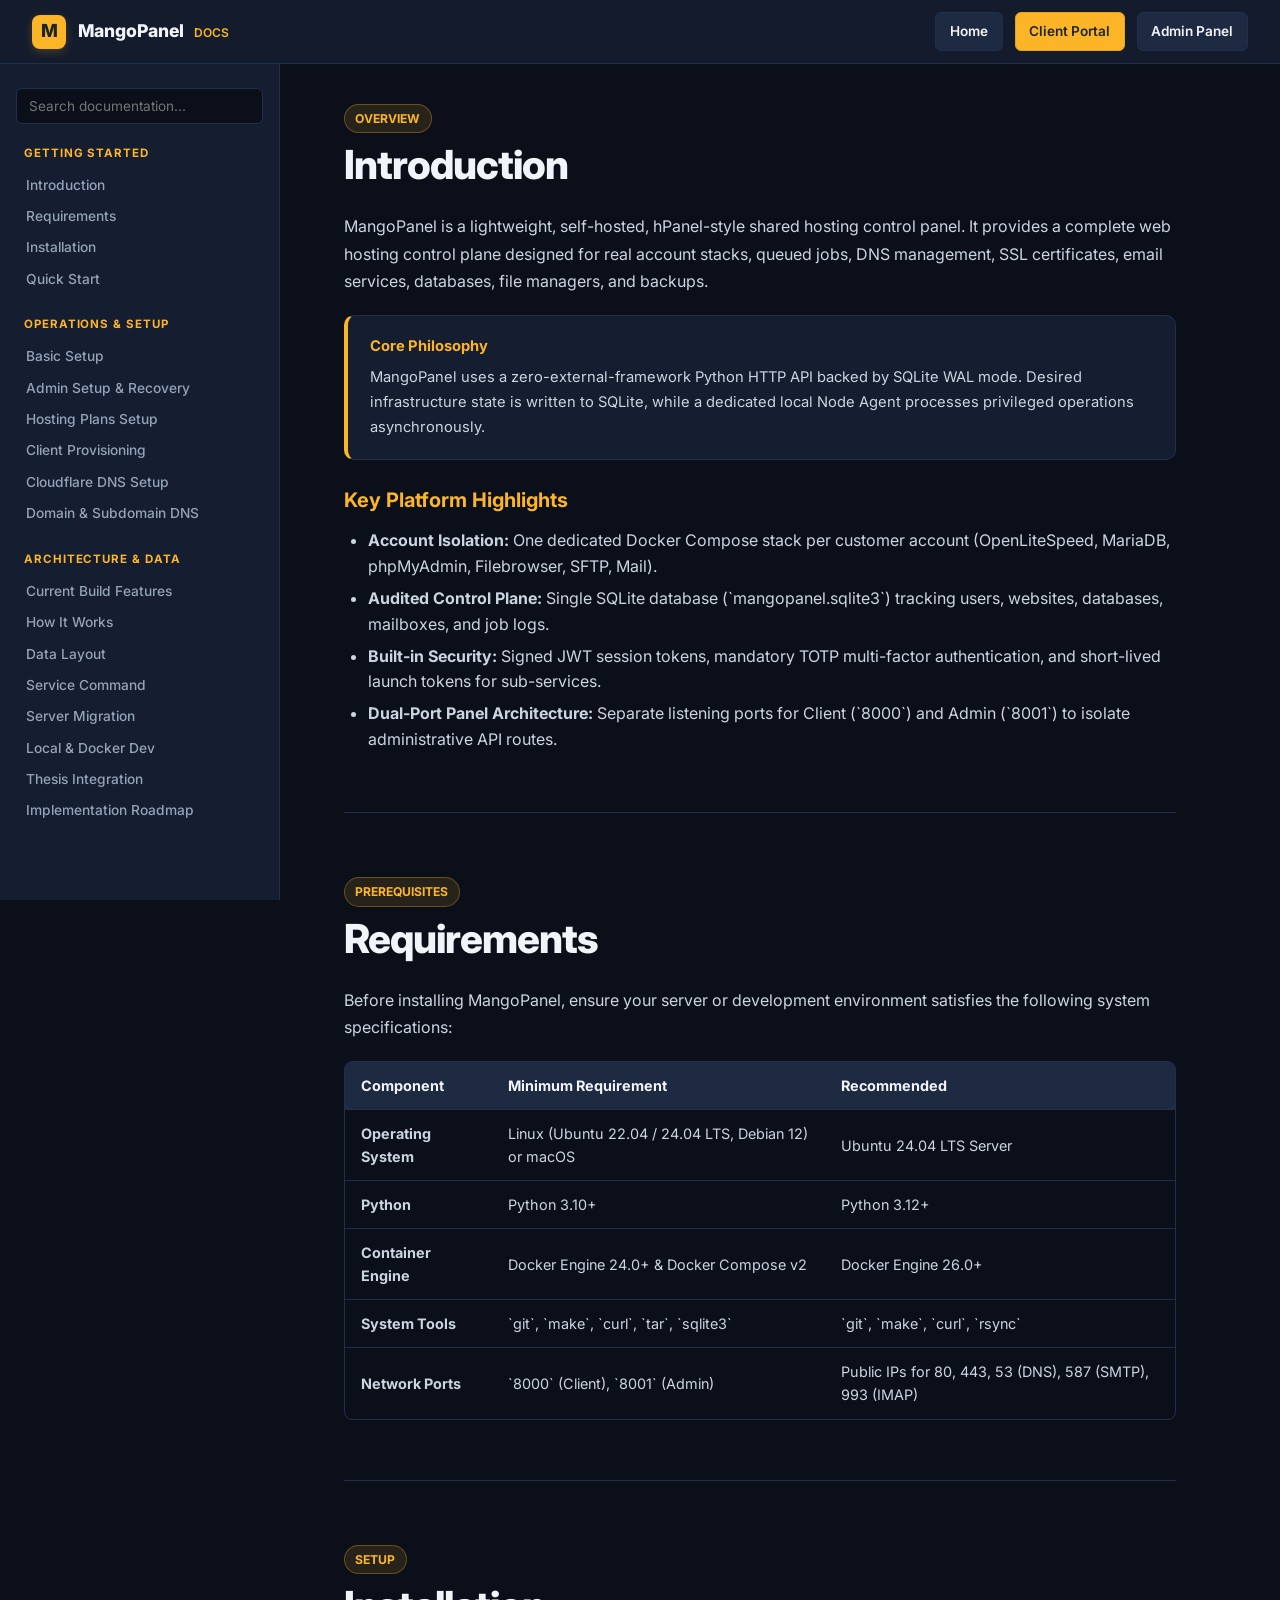
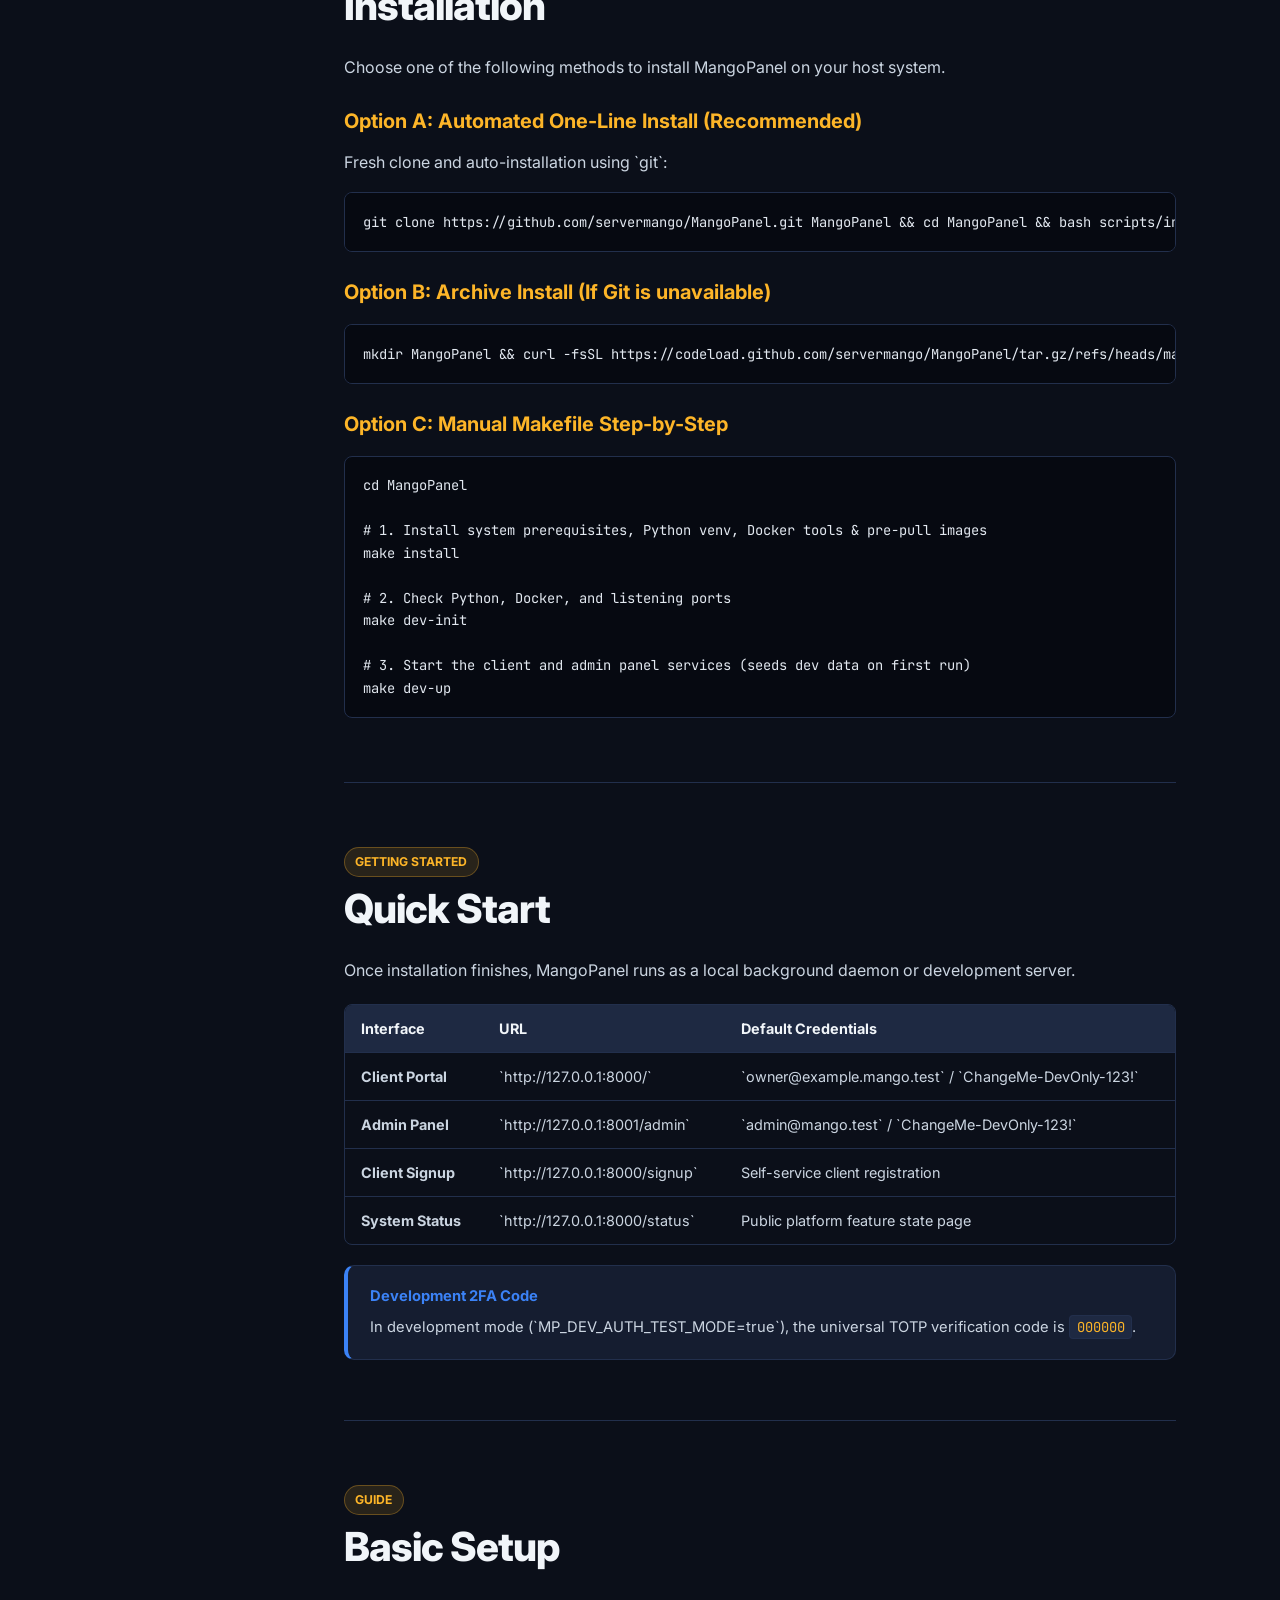
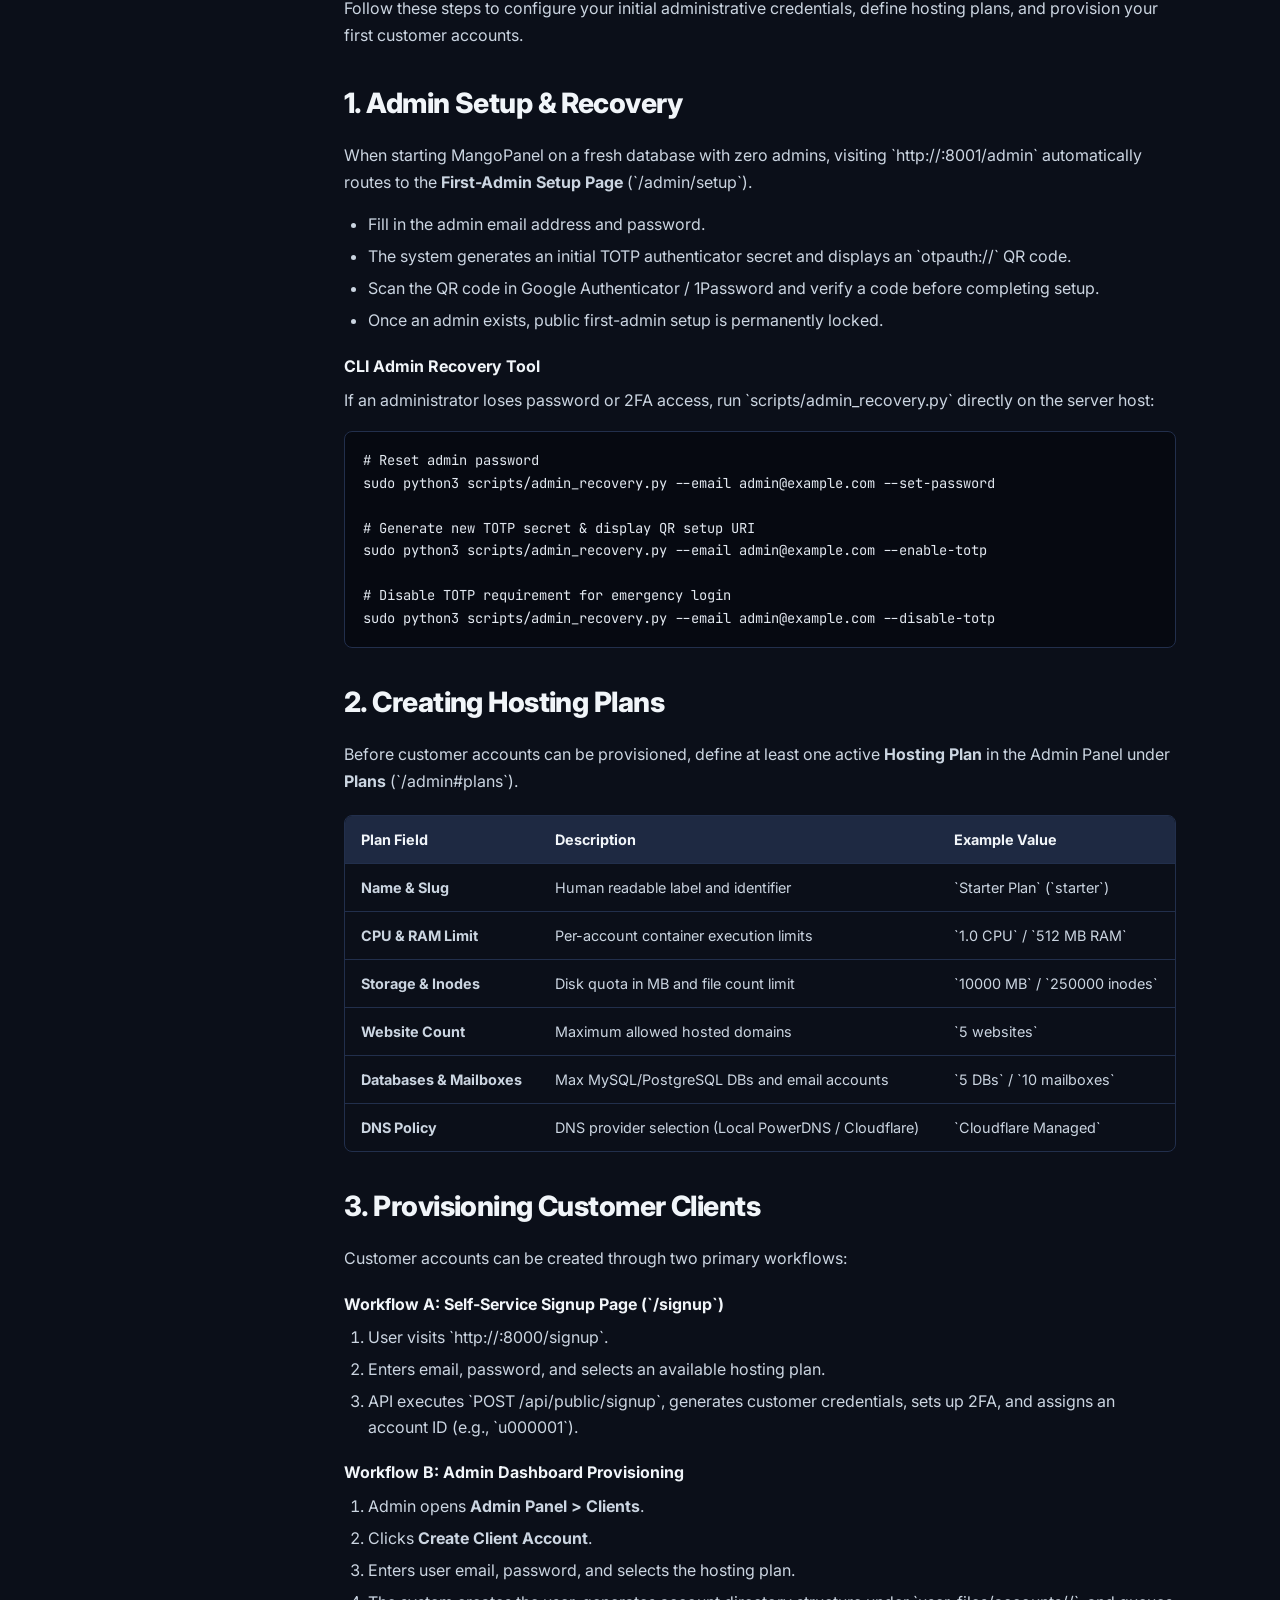
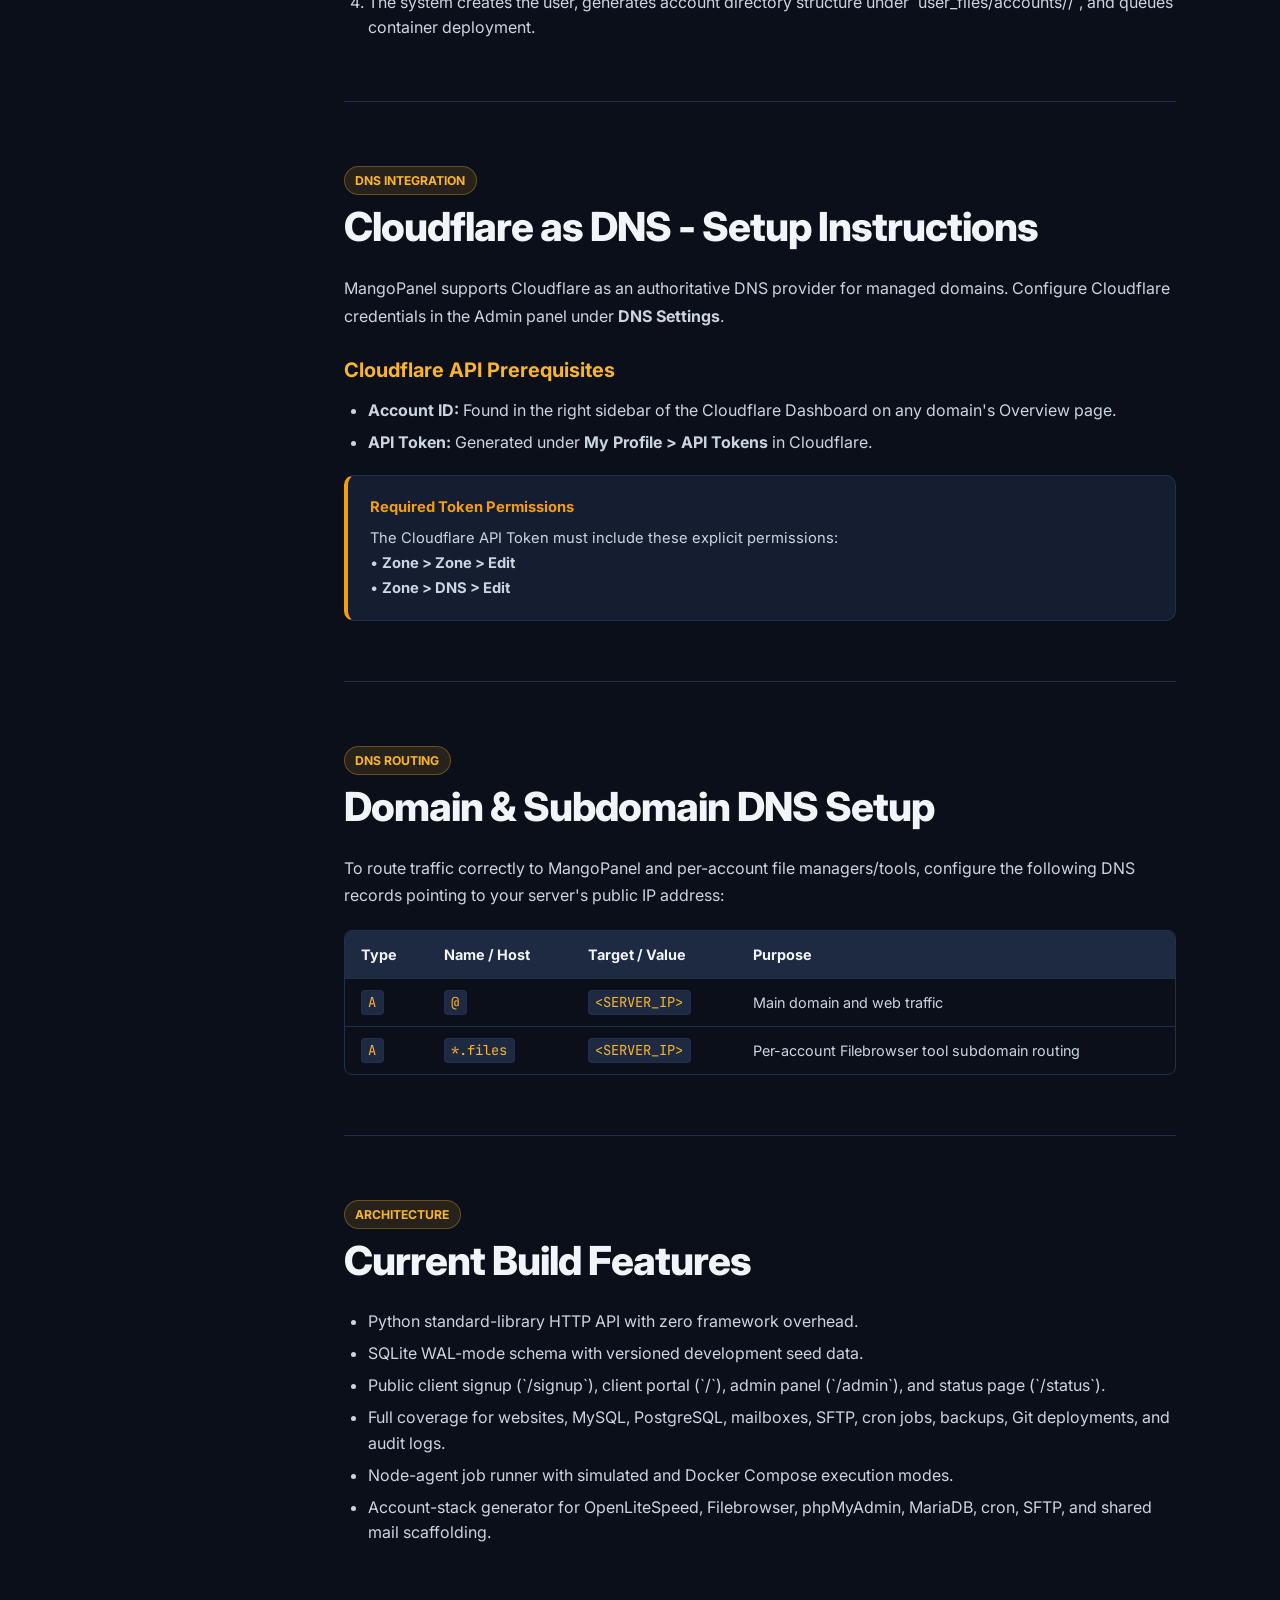
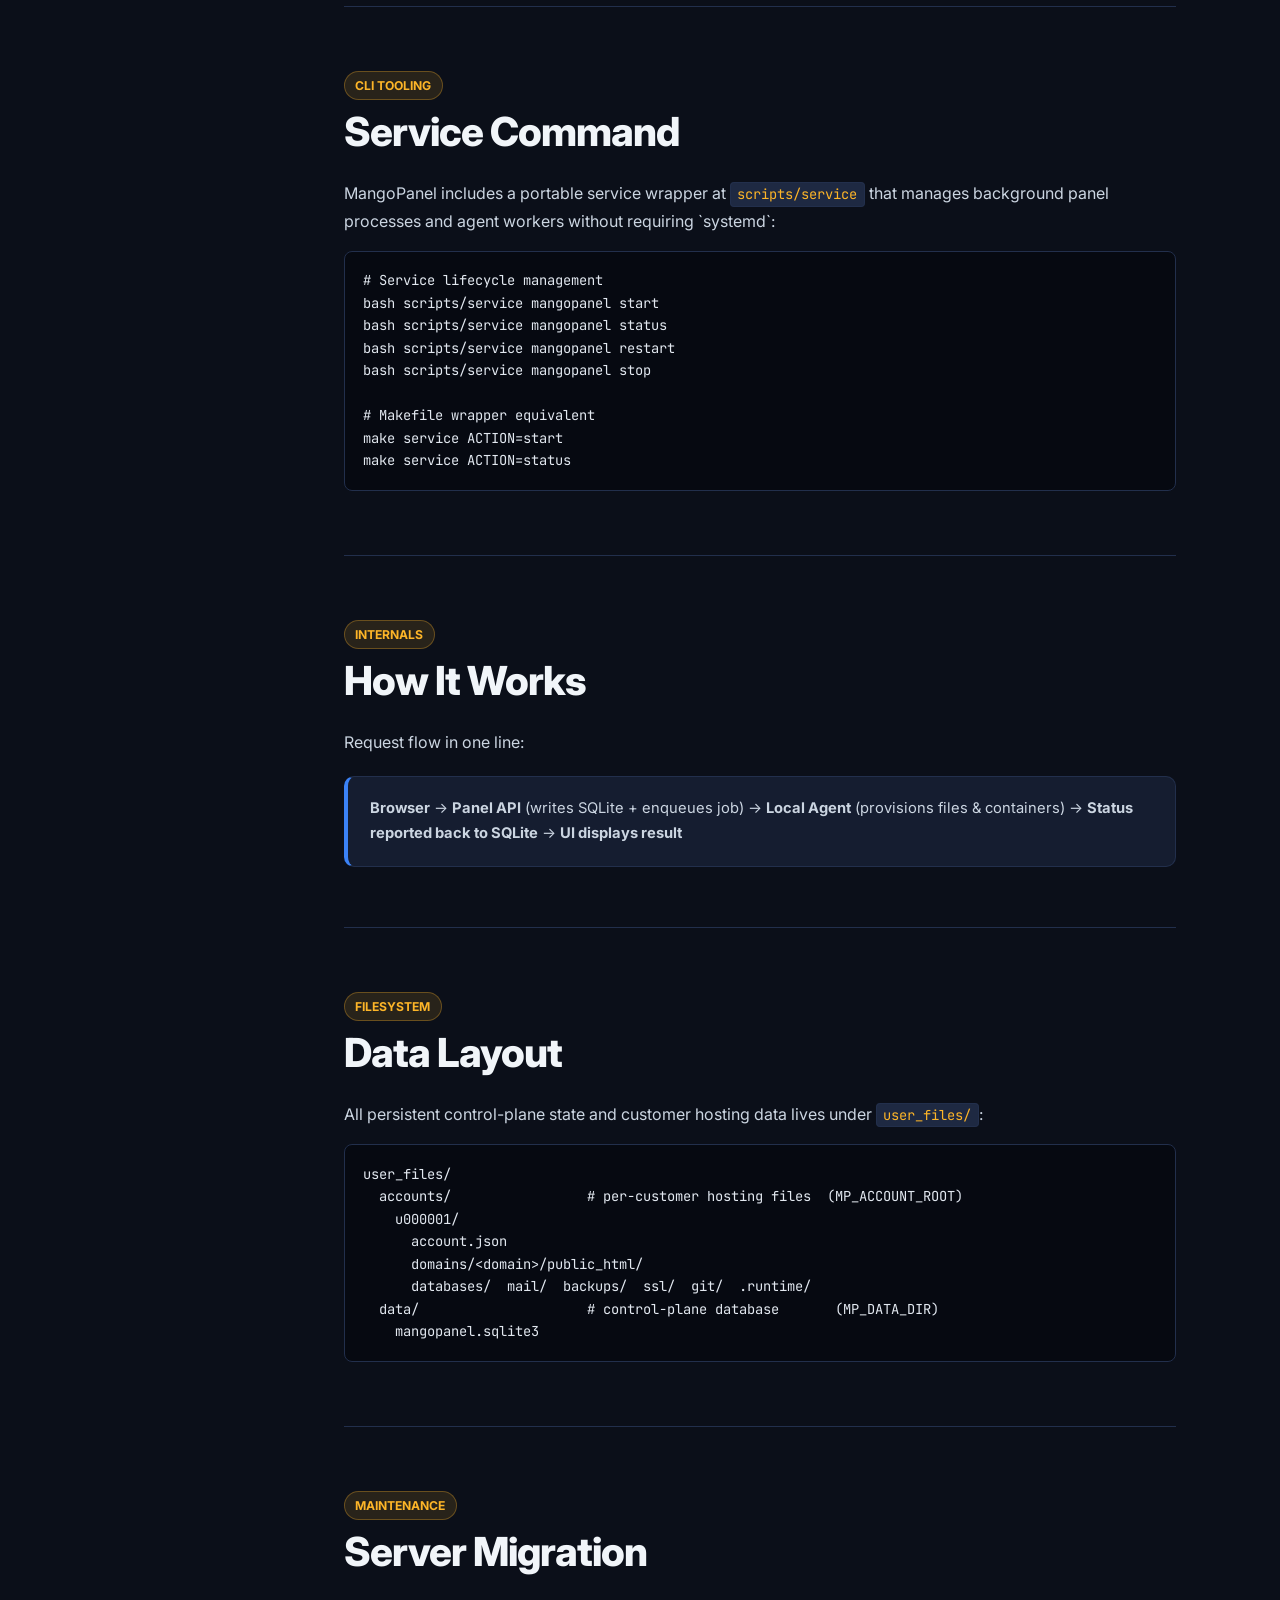
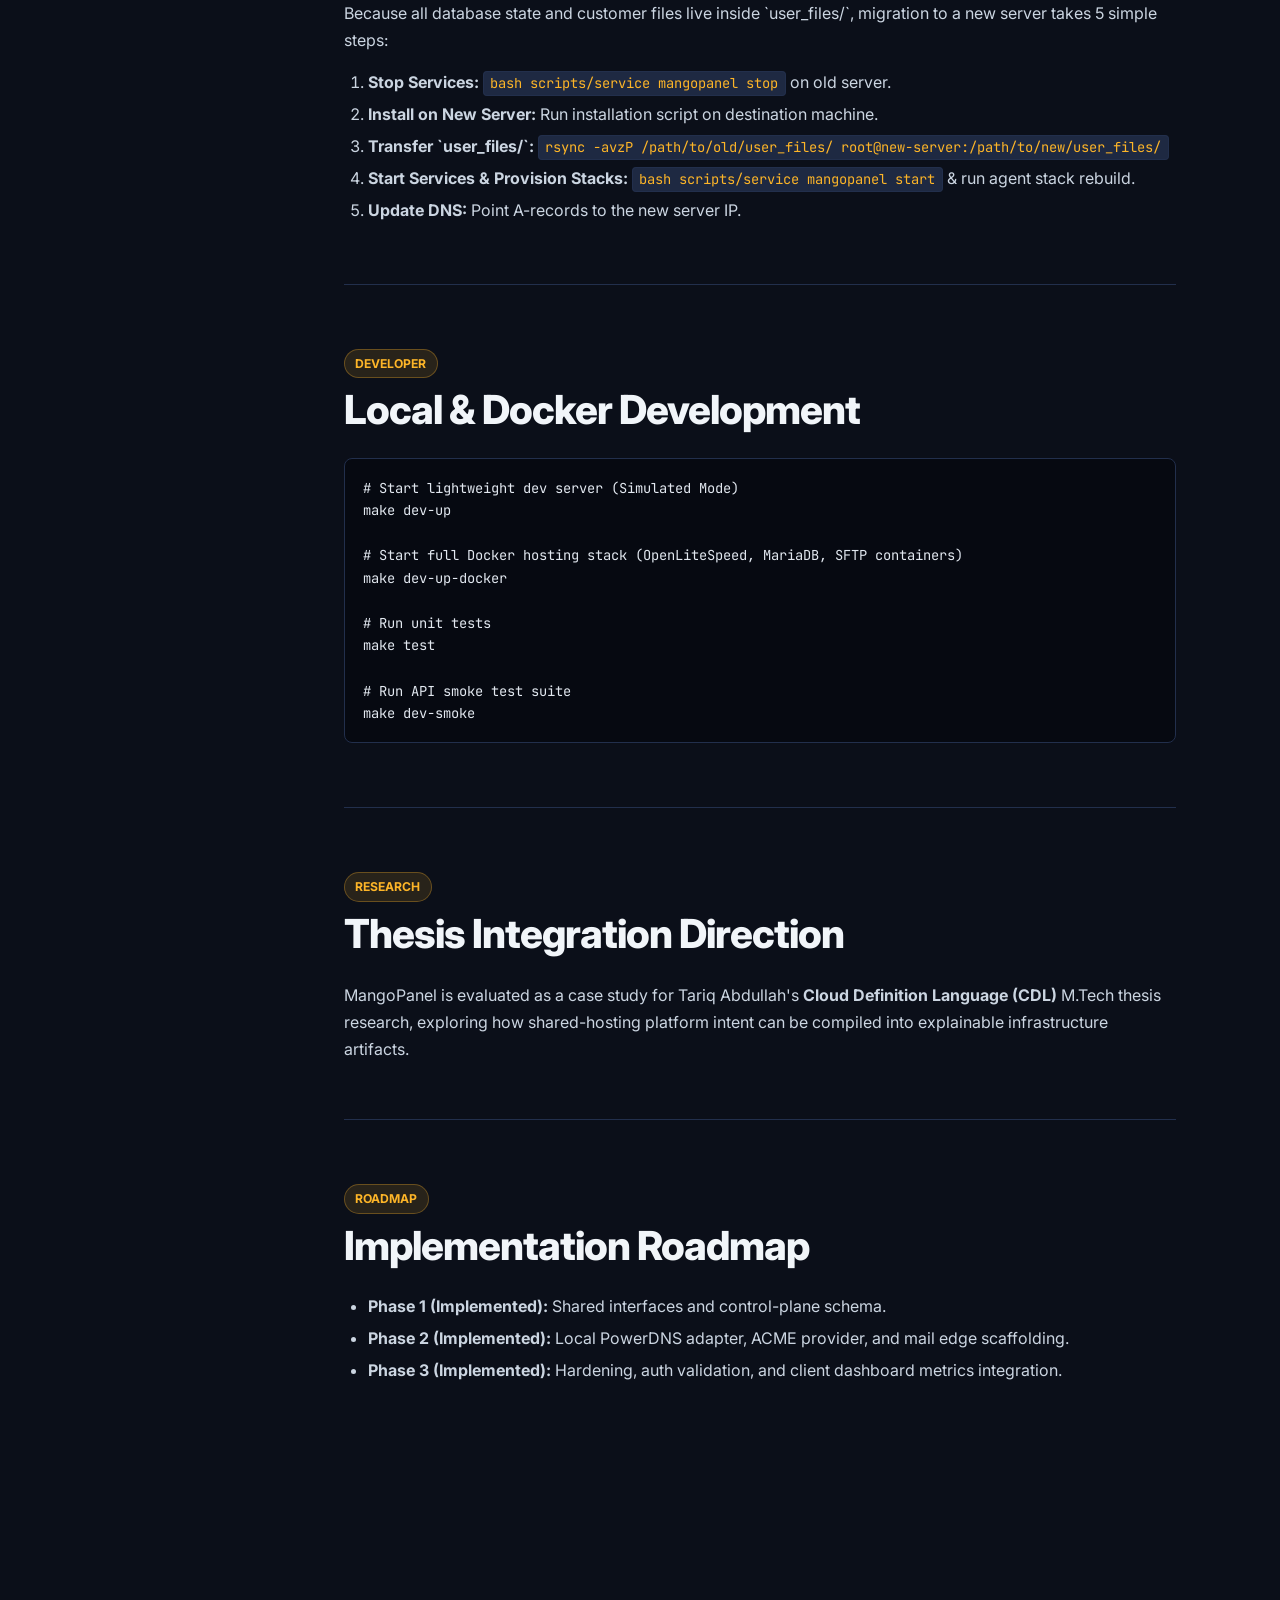
==== docs/index.html @ e35feb74 "fix GitHub Pages 404 for docs by placing docs.html and docs/index.html at root" ====
<!DOCTYPE html>
<html lang="en">
<head>
    <meta charset="UTF-8">
    <meta name="viewport" content="width=device-width, initial-scale=1.0">
    <title>MangoPanel Documentation · Shared Hosting Control Plane</title>
    <meta name="description" content="Complete single-page documentation for MangoPanel: Installation, System Requirements, Basic Setup, Hosting Plans, Client Provisioning, Cloudflare DNS, Server Migration, and Architecture.">
    <link rel="preconnect" href="https://fonts.googleapis.com">
    <link rel="preconnect" href="https://fonts.gstatic.com" crossorigin>
    <link href="https://fonts.googleapis.com/css2?family=Inter:wght@400;500;600;700;800&family=JetBrains+Mono:wght@400;600;700&display=swap" rel="stylesheet">
    <style>
        :root {
            --bg: #0b0f19;
            --surface: #151d30;
            --surface-2: #1e2942;
            --surface-elevated: #263556;
            
            --text: #f1f5f9;
            --text-secondary: #cbd5e1;
            --muted: #94a3b8;
            --line: #222f4c;
            --line-hover: #33446b;
            
            --brand: #fdb528;
            --brand-strong: #e8a417;
            --brand-ink: #8a5800;
            --brand-tint: rgba(253, 181, 40, 0.12);
            --brand-glow: rgba(253, 181, 40, 0.22);
            
            --accent: #2c3136;
            --accent-dark: #1e2528;
            
            --success: #22c55e;
            --success-ink: #86efac;
            --success-tint: rgba(34, 197, 94, 0.12);
            
            --warning: #f59e0b;
            --danger: #ef4444;
            --info: #3b82f6;
            --info-tint: rgba(59, 130, 246, 0.12);
            
            --shadow: 0 10px 28px rgba(0, 0, 0, 0.35);
            --shadow-premium: 0 20px 45px -10px rgba(0, 0, 0, 0.5);
            --transition: all 0.2s ease-in-out;
            
            --font-body: 'Inter', ui-sans-serif, system-ui, -apple-system, BlinkMacSystemFont, "Segoe UI", Roboto, sans-serif;
            --font-mono: 'JetBrains Mono', ui-monospace, SFMono-Regular, Menlo, Monaco, Consolas, monospace;
        }

        * {
            box-sizing: border-box;
            margin: 0;
            padding: 0;
        }

        html {
            scroll-behavior: smooth;
        }

        body {
            font-family: var(--font-body);
            background-color: var(--bg);
            color: var(--text);
            line-height: 1.6;
            -webkit-font-smoothing: antialiased;
        }

        /* Top Header */
        header {
            height: 64px;
            padding: 0 2rem;
            display: flex;
            justify-content: space-between;
            align-items: center;
            background: rgba(21, 29, 48, 0.9);
            backdrop-filter: blur(16px);
            border-bottom: 1px solid var(--line);
            position: sticky;
            top: 0;
            z-index: 100;
        }

        .brand {
            display: flex;
            align-items: center;
            gap: 12px;
            text-decoration: none;
            color: var(--text);
        }

        .brand-mark {
            width: 34px;
            height: 34px;
            background: var(--brand);
            color: var(--accent-dark);
            font-weight: 800;
            font-size: 18px;
            border-radius: 8px;
            display: flex;
            align-items: center;
            justify-content: center;
            box-shadow: 0 3px 10px var(--brand-glow);
        }

        .brand-text strong {
            font-size: 1.1rem;
            font-weight: 800;
        }

        .brand-text small {
            color: var(--brand);
            font-size: 0.75rem;
            font-weight: 600;
            margin-left: 6px;
        }

        .header-actions {
            display: flex;
            align-items: center;
            gap: 0.75rem;
        }

        .btn-nav {
            display: inline-flex;
            align-items: center;
            gap: 0.4rem;
            padding: 0.45rem 0.85rem;
            border-radius: 6px;
            font-size: 0.85rem;
            font-weight: 600;
            text-decoration: none;
            transition: var(--transition);
            border: 1px solid var(--line);
            background: var(--surface-2);
            color: var(--text);
        }

        .btn-nav:hover {
            border-color: var(--brand);
            color: var(--brand);
        }

        .btn-nav-primary {
            background: var(--brand);
            color: var(--accent-dark);
            border-color: var(--brand-strong);
        }

        .btn-nav-primary:hover {
            background: var(--brand-strong);
            color: var(--accent-dark);
        }

        /* Documentation Layout */
        .docs-container {
            display: grid;
            grid-template-columns: 280px minmax(0, 1fr);
            min-height: calc(100vh - 64px);
        }

        /* Sidebar Navigation */
        .docs-sidebar {
            position: sticky;
            top: 64px;
            height: calc(100vh - 64px);
            overflow-y: auto;
            background: var(--surface);
            border-right: 1px solid var(--line);
            padding: 1.5rem 1rem;
        }

        .docs-search {
            margin-bottom: 1.25rem;
            position: relative;
        }

        .docs-search input {
            width: 100%;
            padding: 0.55rem 0.75rem;
            background: var(--bg);
            border: 1px solid var(--line);
            border-radius: 6px;
            color: var(--text);
            font-size: 0.85rem;
            font-family: var(--font-body);
            outline: none;
        }

        .docs-search input:focus {
            border-color: var(--brand);
        }

        .nav-group-title {
            font-size: 0.72rem;
            font-weight: 700;
            text-transform: uppercase;
            letter-spacing: 0.08em;
            color: var(--brand);
            margin: 1.25rem 0.5rem 0.5rem;
        }

        .nav-menu {
            list-style: none;
        }

        .nav-menu li a {
            display: block;
            padding: 0.42rem 0.65rem;
            color: var(--muted);
            text-decoration: none;
            font-size: 0.86rem;
            font-weight: 500;
            border-radius: 6px;
            transition: var(--transition);
            line-height: 1.3;
        }

        .nav-menu li a:hover,
        .nav-menu li a.active {
            color: var(--text);
            background: var(--surface-2);
        }

        .nav-menu li a.active {
            color: var(--brand);
            font-weight: 700;
            border-left: 2px solid var(--brand);
            border-radius: 0 6px 6px 0;
        }

        /* Main Content Area */
        .docs-content {
            padding: 2.5rem 4rem 6rem;
            max-width: 960px;
        }

        .docs-section {
            margin-bottom: 4rem;
            padding-bottom: 2.5rem;
            border-bottom: 1px solid var(--line);
        }

        .docs-section:last-child {
            border-bottom: none;
        }

        .docs-section h1 {
            font-size: 2.5rem;
            font-weight: 800;
            letter-spacing: -0.025em;
            margin-bottom: 1rem;
            color: var(--text);
        }

        .docs-section h2 {
            font-size: 1.75rem;
            font-weight: 800;
            letter-spacing: -0.02em;
            margin: 2rem 0 1rem;
            color: var(--text);
        }

        .docs-section h3 {
            font-size: 1.25rem;
            font-weight: 700;
            margin: 1.5rem 0 0.75rem;
            color: var(--brand);
        }

        .docs-section h4 {
            font-size: 1rem;
            font-weight: 700;
            margin: 1.2rem 0 0.5rem;
            color: var(--text);
        }

        .docs-section p {
            color: var(--text-secondary);
            font-size: 1rem;
            margin-bottom: 1rem;
            line-height: 1.7;
        }

        .docs-section ul, .docs-section ol {
            margin: 0.5rem 0 1.25rem 1.5rem;
            color: var(--text-secondary);
        }

        .docs-section li {
            margin-bottom: 0.4rem;
            line-height: 1.6;
        }

        /* Callout Cards & Badges */
        .callout {
            padding: 1.2rem 1.4rem;
            border-radius: 10px;
            background: var(--surface);
            border: 1px solid var(--line);
            border-left: 4px solid var(--brand);
            margin: 1.25rem 0;
        }

        .callout-title {
            font-size: 0.92rem;
            font-weight: 700;
            color: var(--brand);
            margin-bottom: 0.4rem;
            display: flex;
            align-items: center;
            gap: 0.5rem;
        }

        .callout p {
            margin-bottom: 0;
            font-size: 0.92rem;
            color: var(--text-secondary);
        }

        .callout-info { border-left-color: var(--info); }
        .callout-info .callout-title { color: var(--info); }

        .callout-warning { border-left-color: var(--warning); }
        .callout-warning .callout-title { color: var(--warning); }

        /* Tables */
        .table-wrapper {
            overflow-x: auto;
            margin: 1.25rem 0;
            border-radius: 8px;
            border: 1px solid var(--line);
        }

        table {
            width: 100%;
            border-collapse: collapse;
            text-align: left;
            font-size: 0.9rem;
        }

        th {
            background: var(--surface-2);
            color: var(--text);
            font-weight: 700;
            padding: 0.75rem 1rem;
            border-bottom: 1px solid var(--line);
        }

        td {
            padding: 0.75rem 1rem;
            border-bottom: 1px solid var(--line);
            color: var(--text-secondary);
        }

        tr:last-child td {
            border-bottom: none;
        }

        /* Code Blocks */
        pre {
            background: #060911;
            border: 1px solid var(--line);
            border-radius: 8px;
            padding: 1.1rem;
            overflow-x: auto;
            font-family: var(--font-mono);
            font-size: 0.88rem;
            color: #e2e8f0;
            margin: 1rem 0 1.5rem;
            position: relative;
        }

        code {
            font-family: var(--font-mono);
            font-size: 0.86rem;
            background: var(--surface-2);
            color: var(--brand);
            padding: 0.15rem 0.4rem;
            border-radius: 4px;
            border: 1px solid var(--line);
        }

        pre code {
            background: transparent;
            color: inherit;
            padding: 0;
            border: none;
        }

        .badge-pill {
            display: inline-flex;
            align-items: center;
            gap: 0.4rem;
            padding: 0.25rem 0.65rem;
            background: var(--brand-tint);
            border: 1px solid rgba(253, 181, 40, 0.3);
            border-radius: 999px;
            font-size: 0.76rem;
            font-weight: 700;
            color: var(--brand);
            text-transform: uppercase;
        }

        /* Responsive UI */
        @media (max-width: 900px) {
            .docs-container {
                grid-template-columns: 1fr;
            }
            .docs-sidebar {
                display: none;
            }
            .docs-content {
                padding: 2rem 1.5rem 4rem;
            }
        }
    </style>
</head>
<body>

    <!-- Header -->
    <header>
        <a href="/" class="brand">
            <span class="brand-mark">M</span>
            <div class="brand-text">
                <strong>MangoPanel</strong>
                <small>DOCS</small>
            </div>
        </a>
        <div class="header-actions">
            <a href="/" class="btn-nav">Home</a>
            <a href="/login" class="btn-nav btn-nav-primary">Client Portal</a>
            <a href="/admin" class="btn-nav">Admin Panel</a>
        </div>
    </header>

    <div class="docs-container">
        <!-- Sidebar Navigation -->
        <aside class="docs-sidebar">
            <div class="docs-search">
                <input type="text" id="menu-search" placeholder="Search documentation..." onkeyup="filterDocsNav()">
            </div>
            
            <div class="nav-group-title">Getting Started</div>
            <ul class="nav-menu">
                <li><a href="#introduction" class="active">Introduction</a></li>
                <li><a href="#requirements">Requirements</a></li>
                <li><a href="#installation">Installation</a></li>
                <li><a href="#quick-start">Quick Start</a></li>
            </ul>

            <div class="nav-group-title">Operations &amp; Setup</div>
            <ul class="nav-menu">
                <li><a href="#basic-setup">Basic Setup</a></li>
                <li><a href="#admin-management">Admin Setup &amp; Recovery</a></li>
                <li><a href="#creating-plans">Hosting Plans Setup</a></li>
                <li><a href="#provisioning-clients">Client Provisioning</a></li>
                <li><a href="#cloudflare-dns">Cloudflare DNS Setup</a></li>
                <li><a href="#dns-domain-setup">Domain &amp; Subdomain DNS</a></li>
            </ul>

            <div class="nav-group-title">Architecture &amp; Data</div>
            <ul class="nav-menu">
                <li><a href="#current-build">Current Build Features</a></li>
                <li><a href="#how-it-works">How It Works</a></li>
                <li><a href="#data-layout">Data Layout</a></li>
                <li><a href="#service-command">Service Command</a></li>
                <li><a href="#server-migration">Server Migration</a></li>
                <li><a href="#local-development">Local &amp; Docker Dev</a></li>
                <li><a href="#thesis-direction">Thesis Integration</a></li>
                <li><a href="#next-steps">Implementation Roadmap</a></li>
            </ul>
        </aside>

        <!-- Main Content -->
        <main class="docs-content">

            <!-- INTRODUCTION -->
            <section id="introduction" class="docs-section">
                <span class="badge-pill">Overview</span>
                <h1>Introduction</h1>
                <p>MangoPanel is a lightweight, self-hosted, hPanel-style shared hosting control panel. It provides a complete web hosting control plane designed for real account stacks, queued jobs, DNS management, SSL certificates, email services, databases, file managers, and backups.</p>
                
                <div class="callout">
                    <div class="callout-title">Core Philosophy</div>
                    <p>MangoPanel uses a zero-external-framework Python HTTP API backed by SQLite WAL mode. Desired infrastructure state is written to SQLite, while a dedicated local Node Agent processes privileged operations asynchronously.</p>
                </div>

                <h3>Key Platform Highlights</h3>
                <ul>
                    <li><strong>Account Isolation:</strong> One dedicated Docker Compose stack per customer account (OpenLiteSpeed, MariaDB, phpMyAdmin, Filebrowser, SFTP, Mail).</li>
                    <li><strong>Audited Control Plane:</strong> Single SQLite database (`mangopanel.sqlite3`) tracking users, websites, databases, mailboxes, and job logs.</li>
                    <li><strong>Built-in Security:</strong> Signed JWT session tokens, mandatory TOTP multi-factor authentication, and short-lived launch tokens for sub-services.</li>
                    <li><strong>Dual-Port Panel Architecture:</strong> Separate listening ports for Client (`8000`) and Admin (`8001`) to isolate administrative API routes.</li>
                </ul>
            </section>

            <!-- REQUIREMENTS -->
            <section id="requirements" class="docs-section">
                <span class="badge-pill">Prerequisites</span>
                <h1>Requirements</h1>
                <p>Before installing MangoPanel, ensure your server or development environment satisfies the following system specifications:</p>

                <div class="table-wrapper">
                    <table>
                        <thead>
                            <tr>
                                <th>Component</th>
                                <th>Minimum Requirement</th>
                                <th>Recommended</th>
                            </tr>
                        </thead>
                        <tbody>
                            <tr>
                                <td><strong>Operating System</strong></td>
                                <td>Linux (Ubuntu 22.04 / 24.04 LTS, Debian 12) or macOS</td>
                                <td>Ubuntu 24.04 LTS Server</td>
                            </tr>
                            <tr>
                                <td><strong>Python</strong></td>
                                <td>Python 3.10+</td>
                                <td>Python 3.12+</td>
                            </tr>
                            <tr>
                                <td><strong>Container Engine</strong></td>
                                <td>Docker Engine 24.0+ &amp; Docker Compose v2</td>
                                <td>Docker Engine 26.0+</td>
                            </tr>
                            <tr>
                                <td><strong>System Tools</strong></td>
                                <td>`git`, `make`, `curl`, `tar`, `sqlite3`</td>
                                <td>`git`, `make`, `curl`, `rsync`</td>
                            </tr>
                            <tr>
                                <td><strong>Network Ports</strong></td>
                                <td>`8000` (Client), `8001` (Admin)</td>
                                <td>Public IPs for 80, 443, 53 (DNS), 587 (SMTP), 993 (IMAP)</td>
                            </tr>
                        </tbody>
                    </table>
                </div>
            </section>

            <!-- INSTALLATION -->
            <section id="installation" class="docs-section">
                <span class="badge-pill">Setup</span>
                <h1>Installation</h1>
                <p>Choose one of the following methods to install MangoPanel on your host system.</p>

                <h3>Option A: Automated One-Line Install (Recommended)</h3>
                <p>Fresh clone and auto-installation using `git`:</p>
                <pre><code>git clone https://github.com/servermango/MangoPanel.git MangoPanel &amp;&amp; cd MangoPanel &amp;&amp; bash scripts/install.sh</code></pre>

                <h3>Option B: Archive Install (If Git is unavailable)</h3>
                <pre><code>mkdir MangoPanel &amp;&amp; curl -fsSL https://codeload.github.com/servermango/MangoPanel/tar.gz/refs/heads/main | tar -xz -C MangoPanel --strip-components=1 &amp;&amp; cd MangoPanel &amp;&amp; bash scripts/install.sh</code></pre>

                <h3>Option C: Manual Makefile Step-by-Step</h3>
                <pre><code>cd MangoPanel

# 1. Install system prerequisites, Python venv, Docker tools &amp; pre-pull images
make install

# 2. Check Python, Docker, and listening ports
make dev-init

# 3. Start the client and admin panel services (seeds dev data on first run)
make dev-up</code></pre>
            </section>

            <!-- QUICK START -->
            <section id="quick-start" class="docs-section">
                <span class="badge-pill">Getting Started</span>
                <h1>Quick Start</h1>
                <p>Once installation finishes, MangoPanel runs as a local background daemon or development server.</p>

                <div class="table-wrapper">
                    <table>
                        <thead>
                            <tr>
                                <th>Interface</th>
                                <th>URL</th>
                                <th>Default Credentials</th>
                            </tr>
                        </thead>
                        <tbody>
                            <tr>
                                <td><strong>Client Portal</strong></td>
                                <td>`http://127.0.0.1:8000/`</td>
                                <td>`owner@example.mango.test` / `ChangeMe-DevOnly-123!`</td>
                            </tr>
                            <tr>
                                <td><strong>Admin Panel</strong></td>
                                <td>`http://127.0.0.1:8001/admin`</td>
                                <td>`admin@mango.test` / `ChangeMe-DevOnly-123!`</td>
                            </tr>
                            <tr>
                                <td><strong>Client Signup</strong></td>
                                <td>`http://127.0.0.1:8000/signup`</td>
                                <td>Self-service client registration</td>
                            </tr>
                            <tr>
                                <td><strong>System Status</strong></td>
                                <td>`http://127.0.0.1:8000/status`</td>
                                <td>Public platform feature state page</td>
                            </tr>
                        </tbody>
                    </table>
                </div>

                <div class="callout callout-info">
                    <div class="callout-title">Development 2FA Code</div>
                    <p>In development mode (`MP_DEV_AUTH_TEST_MODE=true`), the universal TOTP verification code is <code>000000</code>.</p>
                </div>
            </section>

            <!-- BASIC SETUP -->
            <section id="basic-setup" class="docs-section">
                <span class="badge-pill">Guide</span>
                <h1>Basic Setup</h1>
                <p>Follow these steps to configure your initial administrative credentials, define hosting plans, and provision your first customer accounts.</p>

                <h2 id="admin-management">1. Admin Setup &amp; Recovery</h2>
                <p>When starting MangoPanel on a fresh database with zero admins, visiting `http://<server-ip>:8001/admin` automatically routes to the <strong>First-Admin Setup Page</strong> (`/admin/setup`).</p>
                
                <ul>
                    <li>Fill in the admin email address and password.</li>
                    <li>The system generates an initial TOTP authenticator secret and displays an `otpauth://` QR code.</li>
                    <li>Scan the QR code in Google Authenticator / 1Password and verify a code before completing setup.</li>
                    <li>Once an admin exists, public first-admin setup is permanently locked.</li>
                </ul>

                <h4>CLI Admin Recovery Tool</h4>
                <p>If an administrator loses password or 2FA access, run `scripts/admin_recovery.py` directly on the server host:</p>
                <pre><code># Reset admin password
sudo python3 scripts/admin_recovery.py --email admin@example.com --set-password

# Generate new TOTP secret &amp; display QR setup URI
sudo python3 scripts/admin_recovery.py --email admin@example.com --enable-totp

# Disable TOTP requirement for emergency login
sudo python3 scripts/admin_recovery.py --email admin@example.com --disable-totp</code></pre>

                <h2 id="creating-plans">2. Creating Hosting Plans</h2>
                <p>Before customer accounts can be provisioned, define at least one active <strong>Hosting Plan</strong> in the Admin Panel under <strong>Plans</strong> (`/admin#plans`).</p>

                <div class="table-wrapper">
                    <table>
                        <thead>
                            <tr>
                                <th>Plan Field</th>
                                <th>Description</th>
                                <th>Example Value</th>
                            </tr>
                        </thead>
                        <tbody>
                            <tr>
                                <td><strong>Name &amp; Slug</strong></td>
                                <td>Human readable label and identifier</td>
                                <td>`Starter Plan` (`starter`)</td>
                            </tr>
                            <tr>
                                <td><strong>CPU &amp; RAM Limit</strong></td>
                                <td>Per-account container execution limits</td>
                                <td>`1.0 CPU` / `512 MB RAM`</td>
                            </tr>
                            <tr>
                                <td><strong>Storage &amp; Inodes</strong></td>
                                <td>Disk quota in MB and file count limit</td>
                                <td>`10000 MB` / `250000 inodes`</td>
                            </tr>
                            <tr>
                                <td><strong>Website Count</strong></td>
                                <td>Maximum allowed hosted domains</td>
                                <td>`5 websites`</td>
                            </tr>
                            <tr>
                                <td><strong>Databases &amp; Mailboxes</strong></td>
                                <td>Max MySQL/PostgreSQL DBs and email accounts</td>
                                <td>`5 DBs` / `10 mailboxes`</td>
                            </tr>
                            <tr>
                                <td><strong>DNS Policy</strong></td>
                                <td>DNS provider selection (Local PowerDNS / Cloudflare)</td>
                                <td>`Cloudflare Managed`</td>
                            </tr>
                        </tbody>
                    </table>
                </div>

                <h2 id="provisioning-clients">3. Provisioning Customer Clients</h2>
                <p>Customer accounts can be created through two primary workflows:</p>

                <h4>Workflow A: Self-Service Signup Page (`/signup`)</h4>
                <ol>
                    <li>User visits `http://<server-ip>:8000/signup`.</li>
                    <li>Enters email, password, and selects an available hosting plan.</li>
                    <li>API executes `POST /api/public/signup`, generates customer credentials, sets up 2FA, and assigns an account ID (e.g., `u000001`).</li>
                </ol>

                <h4>Workflow B: Admin Dashboard Provisioning</h4>
                <ol>
                    <li>Admin opens <strong>Admin Panel &gt; Clients</strong>.</li>
                    <li>Clicks <strong>Create Client Account</strong>.</li>
                    <li>Enters user email, password, and selects the hosting plan.</li>
                    <li>The system creates the user, generates account directory structure under `user_files/accounts/<account_id>/`, and queues container deployment.</li>
                </ol>
            </section>

            <!-- CLOUDFLARE DNS -->
            <section id="cloudflare-dns" class="docs-section">
                <span class="badge-pill">DNS Integration</span>
                <h1>Cloudflare as DNS - Setup Instructions</h1>
                <p>MangoPanel supports Cloudflare as an authoritative DNS provider for managed domains. Configure Cloudflare credentials in the Admin panel under <strong>DNS Settings</strong>.</p>

                <h3>Cloudflare API Prerequisites</h3>
                <ul>
                    <li><strong>Account ID:</strong> Found in the right sidebar of the Cloudflare Dashboard on any domain's Overview page.</li>
                    <li><strong>API Token:</strong> Generated under <strong>My Profile &gt; API Tokens</strong> in Cloudflare.</li>
                </ul>

                <div class="callout callout-warning">
                    <div class="callout-title">Required Token Permissions</div>
                    <p>The Cloudflare API Token must include these explicit permissions:<br>
                    • <strong>Zone &gt; Zone &gt; Edit</strong><br>
                    • <strong>Zone &gt; DNS &gt; Edit</strong></p>
                </div>
            </section>

            <!-- DOMAIN & SUBDOMAIN DNS SETUP -->
            <section id="dns-domain-setup" class="docs-section">
                <span class="badge-pill">DNS Routing</span>
                <h1>Domain &amp; Subdomain DNS Setup</h1>
                <p>To route traffic correctly to MangoPanel and per-account file managers/tools, configure the following DNS records pointing to your server's public IP address:</p>

                <div class="table-wrapper">
                    <table>
                        <thead>
                            <tr>
                                <th>Type</th>
                                <th>Name / Host</th>
                                <th>Target / Value</th>
                                <th>Purpose</th>
                            </tr>
                        </thead>
                        <tbody>
                            <tr>
                                <td><code>A</code></td>
                                <td><code>@</code></td>
                                <td><code>&lt;SERVER_IP&gt;</code></td>
                                <td>Main domain and web traffic</td>
                            </tr>
                            <tr>
                                <td><code>A</code></td>
                                <td><code>*.files</code></td>
                                <td><code>&lt;SERVER_IP&gt;</code></td>
                                <td>Per-account Filebrowser tool subdomain routing</td>
                            </tr>
                        </tbody>
                    </table>
                </div>
            </section>

            <!-- CURRENT BUILD -->
            <section id="current-build" class="docs-section">
                <span class="badge-pill">Architecture</span>
                <h1>Current Build Features</h1>
                <ul>
                    <li>Python standard-library HTTP API with zero framework overhead.</li>
                    <li>SQLite WAL-mode schema with versioned development seed data.</li>
                    <li>Public client signup (`/signup`), client portal (`/`), admin panel (`/admin`), and status page (`/status`).</li>
                    <li>Full coverage for websites, MySQL, PostgreSQL, mailboxes, SFTP, cron jobs, backups, Git deployments, and audit logs.</li>
                    <li>Node-agent job runner with simulated and Docker Compose execution modes.</li>
                    <li>Account-stack generator for OpenLiteSpeed, Filebrowser, phpMyAdmin, MariaDB, cron, SFTP, and shared mail scaffolding.</li>
                </ul>
            </section>

            <!-- SERVICE COMMAND -->
            <section id="service-command" class="docs-section">
                <span class="badge-pill">CLI Tooling</span>
                <h1>Service Command</h1>
                <p>MangoPanel includes a portable service wrapper at <code>scripts/service</code> that manages background panel processes and agent workers without requiring `systemd`:</p>

                <pre><code># Service lifecycle management
bash scripts/service mangopanel start
bash scripts/service mangopanel status
bash scripts/service mangopanel restart
bash scripts/service mangopanel stop

# Makefile wrapper equivalent
make service ACTION=start
make service ACTION=status</code></pre>
            </section>

            <!-- HOW IT WORKS -->
            <section id="how-it-works" class="docs-section">
                <span class="badge-pill">Internals</span>
                <h1>How It Works</h1>
                <p>Request flow in one line:</p>
                <div class="callout callout-info">
                    <p><strong>Browser</strong> &rarr; <strong>Panel API</strong> (writes SQLite + enqueues job) &rarr; <strong>Local Agent</strong> (provisions files &amp; containers) &rarr; <strong>Status reported back to SQLite</strong> &rarr; <strong>UI displays result</strong></p>
                </div>
            </section>

            <!-- DATA LAYOUT -->
            <section id="data-layout" class="docs-section">
                <span class="badge-pill">Filesystem</span>
                <h1>Data Layout</h1>
                <p>All persistent control-plane state and customer hosting data lives under <code>user_files/</code>:</p>
                <pre><code>user_files/
  accounts/                 # per-customer hosting files  (MP_ACCOUNT_ROOT)
    u000001/
      account.json
      domains/&lt;domain&gt;/public_html/
      databases/  mail/  backups/  ssl/  git/  .runtime/
  data/                     # control-plane database       (MP_DATA_DIR)
    mangopanel.sqlite3</code></pre>
            </section>

            <!-- SERVER MIGRATION -->
            <section id="server-migration" class="docs-section">
                <span class="badge-pill">Maintenance</span>
                <h1>Server Migration</h1>
                <p>Because all database state and customer files live inside `user_files/`, migration to a new server takes 5 simple steps:</p>

                <ol>
                    <li><strong>Stop Services:</strong> <code>bash scripts/service mangopanel stop</code> on old server.</li>
                    <li><strong>Install on New Server:</strong> Run installation script on destination machine.</li>
                    <li><strong>Transfer `user_files/`:</strong> <code>rsync -avzP /path/to/old/user_files/ root@new-server:/path/to/new/user_files/</code></li>
                    <li><strong>Start Services &amp; Provision Stacks:</strong> <code>bash scripts/service mangopanel start</code> &amp; run agent stack rebuild.</li>
                    <li><strong>Update DNS:</strong> Point A-records to the new server IP.</li>
                </ol>
            </section>

            <!-- LOCAL DEVELOPMENT -->
            <section id="local-development" class="docs-section">
                <span class="badge-pill">Developer</span>
                <h1>Local &amp; Docker Development</h1>
                <pre><code># Start lightweight dev server (Simulated Mode)
make dev-up

# Start full Docker hosting stack (OpenLiteSpeed, MariaDB, SFTP containers)
make dev-up-docker

# Run unit tests
make test

# Run API smoke test suite
make dev-smoke</code></pre>
            </section>

            <!-- THESIS DIRECTION -->
            <section id="thesis-direction" class="docs-section">
                <span class="badge-pill">Research</span>
                <h1>Thesis Integration Direction</h1>
                <p>MangoPanel is evaluated as a case study for Tariq Abdullah's <strong>Cloud Definition Language (CDL)</strong> M.Tech thesis research, exploring how shared-hosting platform intent can be compiled into explainable infrastructure artifacts.</p>
            </section>

            <!-- NEXT STEPS -->
            <section id="next-steps" class="docs-section">
                <span class="badge-pill">Roadmap</span>
                <h1>Implementation Roadmap</h1>
                <ul>
                    <li><strong>Phase 1 (Implemented):</strong> Shared interfaces and control-plane schema.</li>
                    <li><strong>Phase 2 (Implemented):</strong> Local PowerDNS adapter, ACME provider, and mail edge scaffolding.</li>
                    <li><strong>Phase 3 (Implemented):</strong> Hardening, auth validation, and client dashboard metrics integration.</li>
                </ul>
            </section>

        </main>
    </div>

    <script>
        // Sidebar Navigation Active Link Highlight on Scroll
        const sections = document.querySelectorAll('.docs-section');
        const navLinks = document.querySelectorAll('.nav-menu li a');

        window.addEventListener('scroll', () => {
            let current = '';
            sections.forEach(section => {
                const sectionTop = section.offsetTop - 100;
                if (pageYOffset >= sectionTop) {
                    current = section.getAttribute('id');
                }
            });

            navLinks.forEach(link => {
                link.classList.remove('active');
                if (link.getAttribute('href') === `#${current}`) {
                    link.classList.add('active');
                }
            });
        });

        // Filter Sidebar Nav via Search Input
        function filterDocsNav() {
            const input = document.getElementById('menu-search').value.toLowerCase();
            const items = document.querySelectorAll('.nav-menu li');
            items.forEach(item => {
                const text = item.textContent.toLowerCase();
                item.style.display = text.includes(input) ? '' : 'none';
            });
        }
    </script>
</body>
</html>
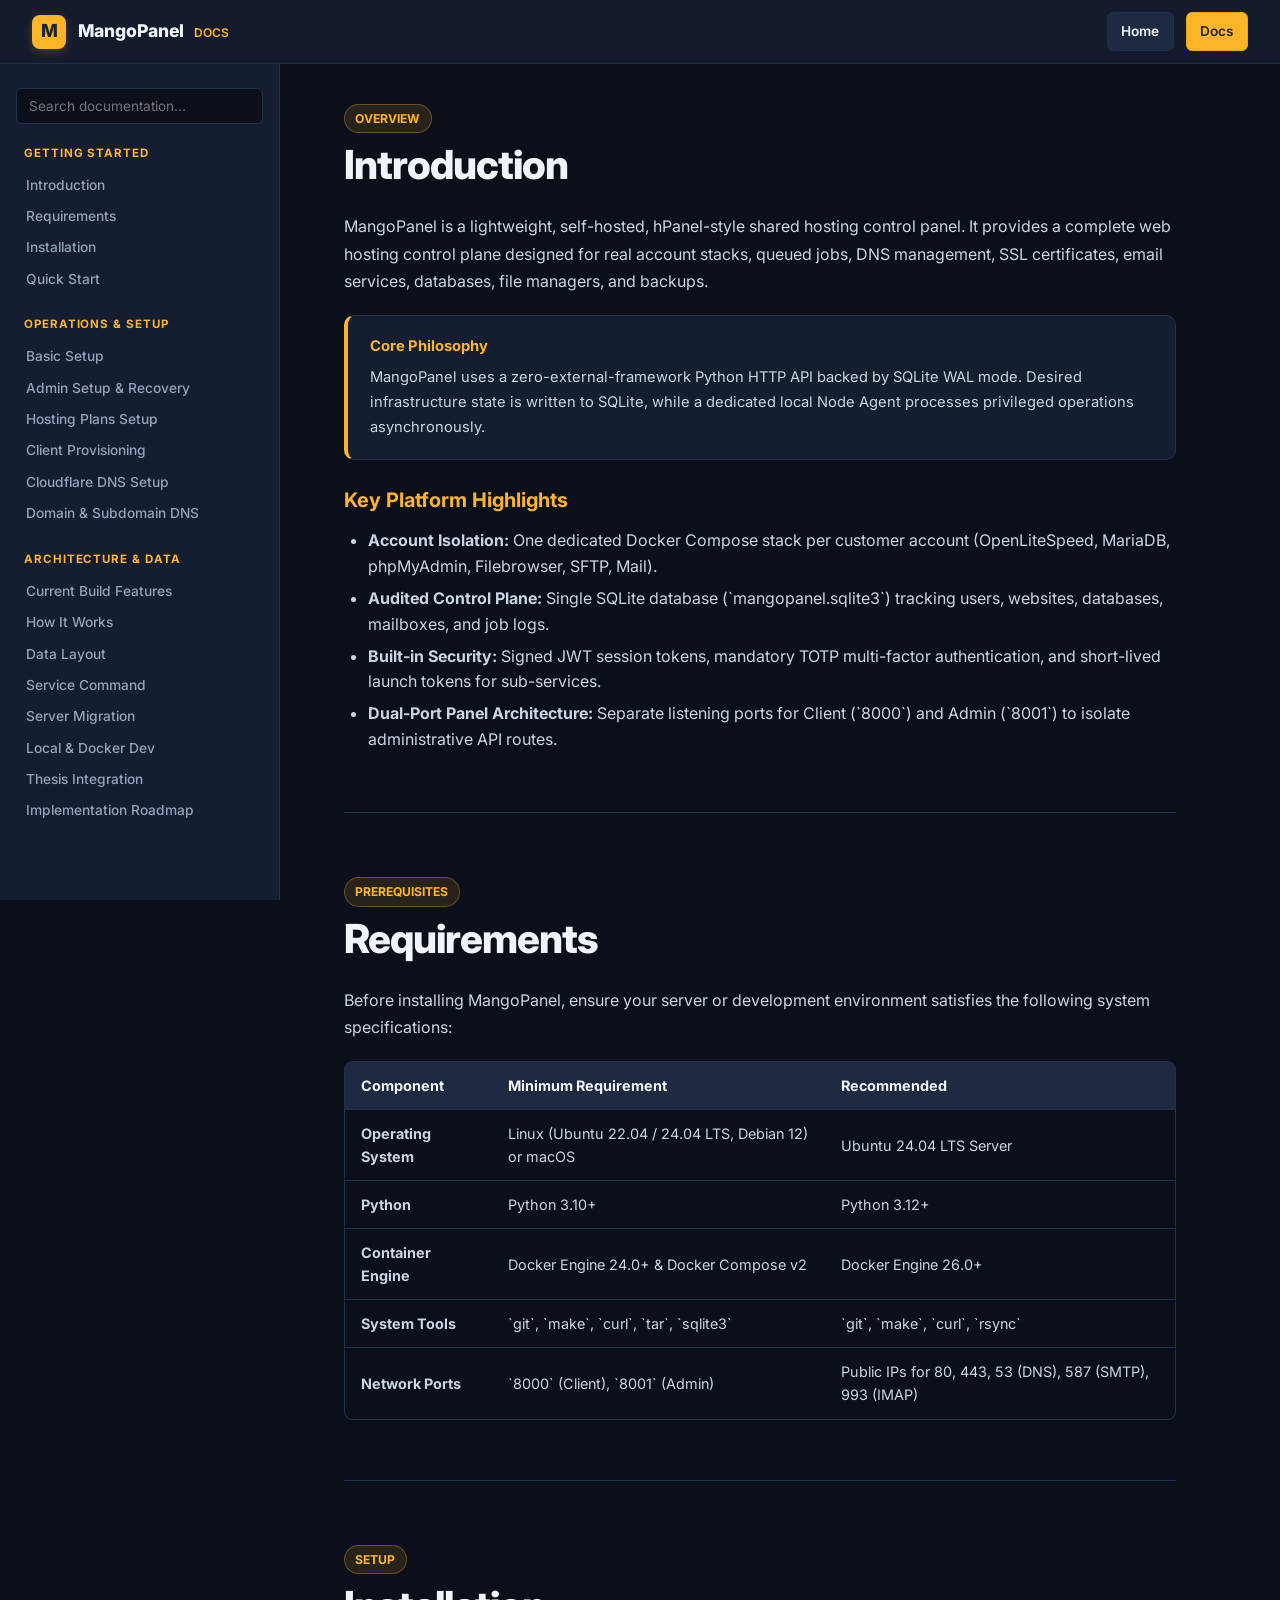
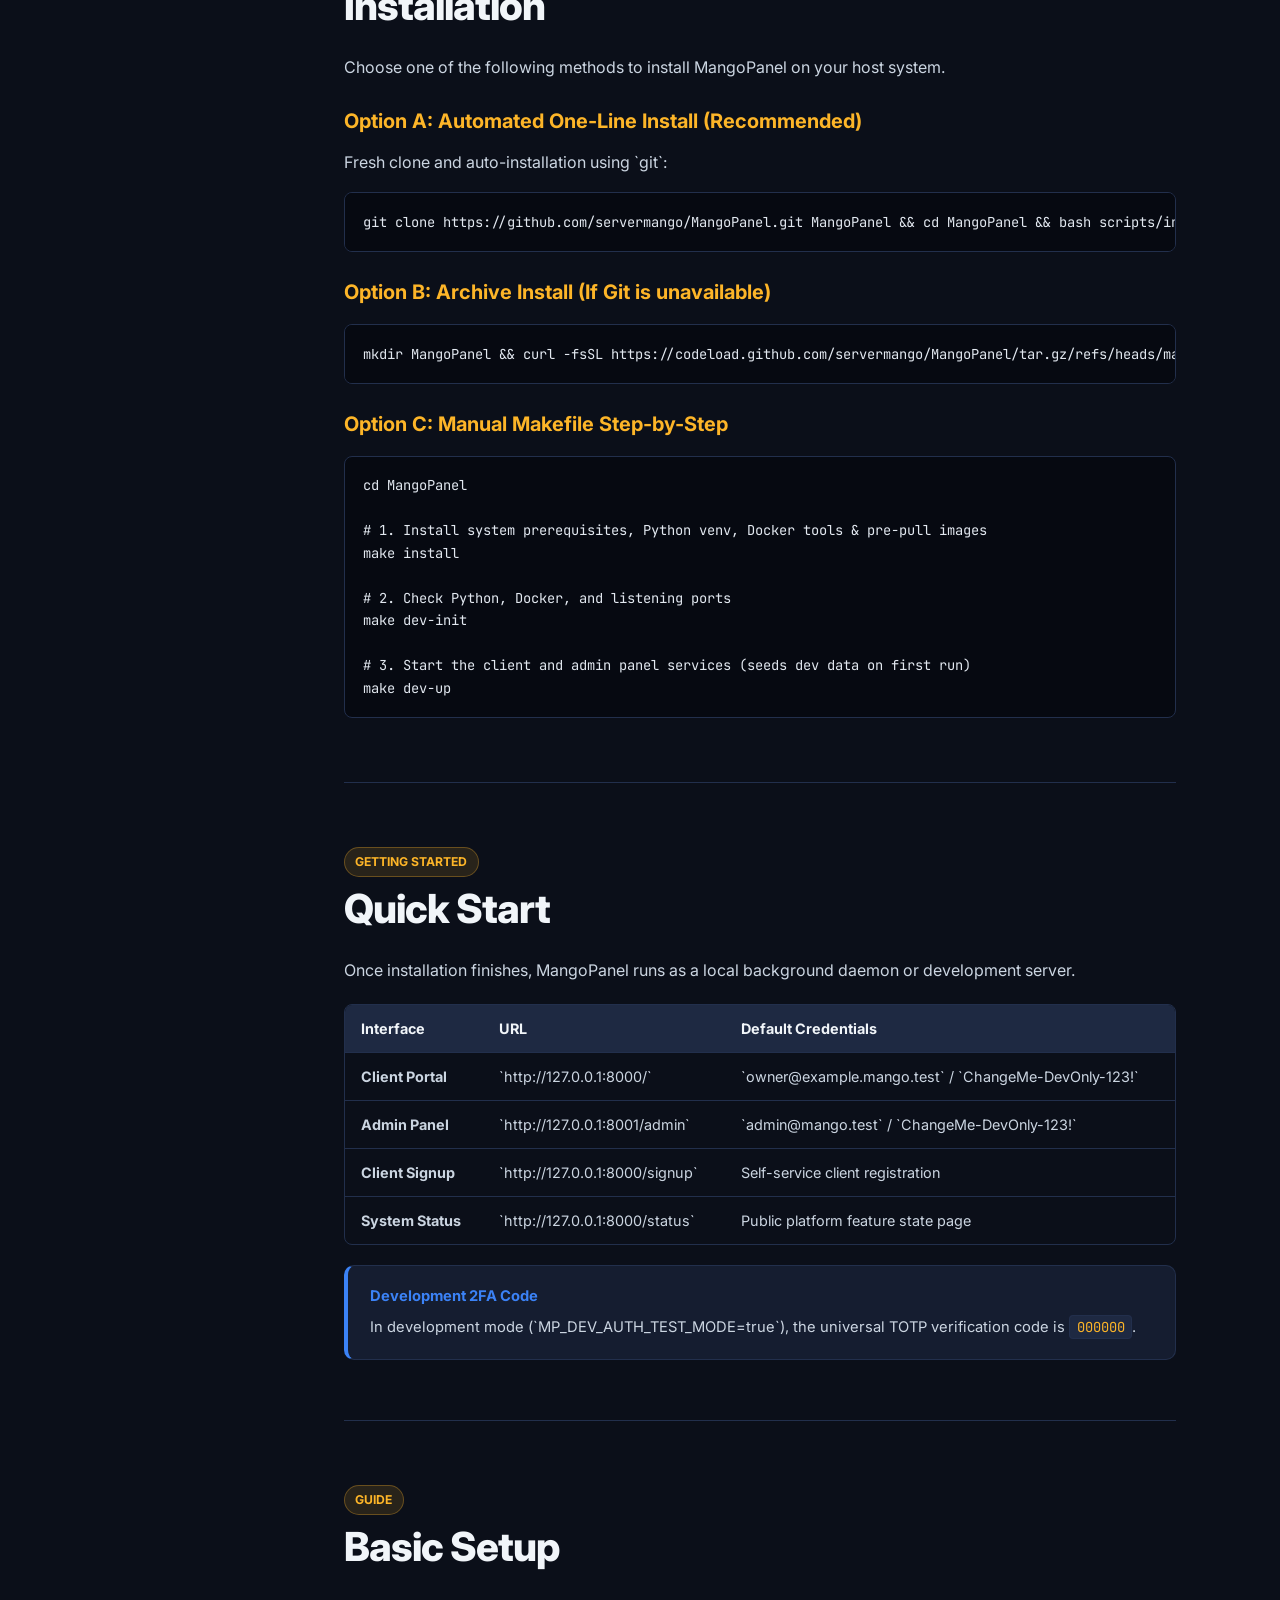
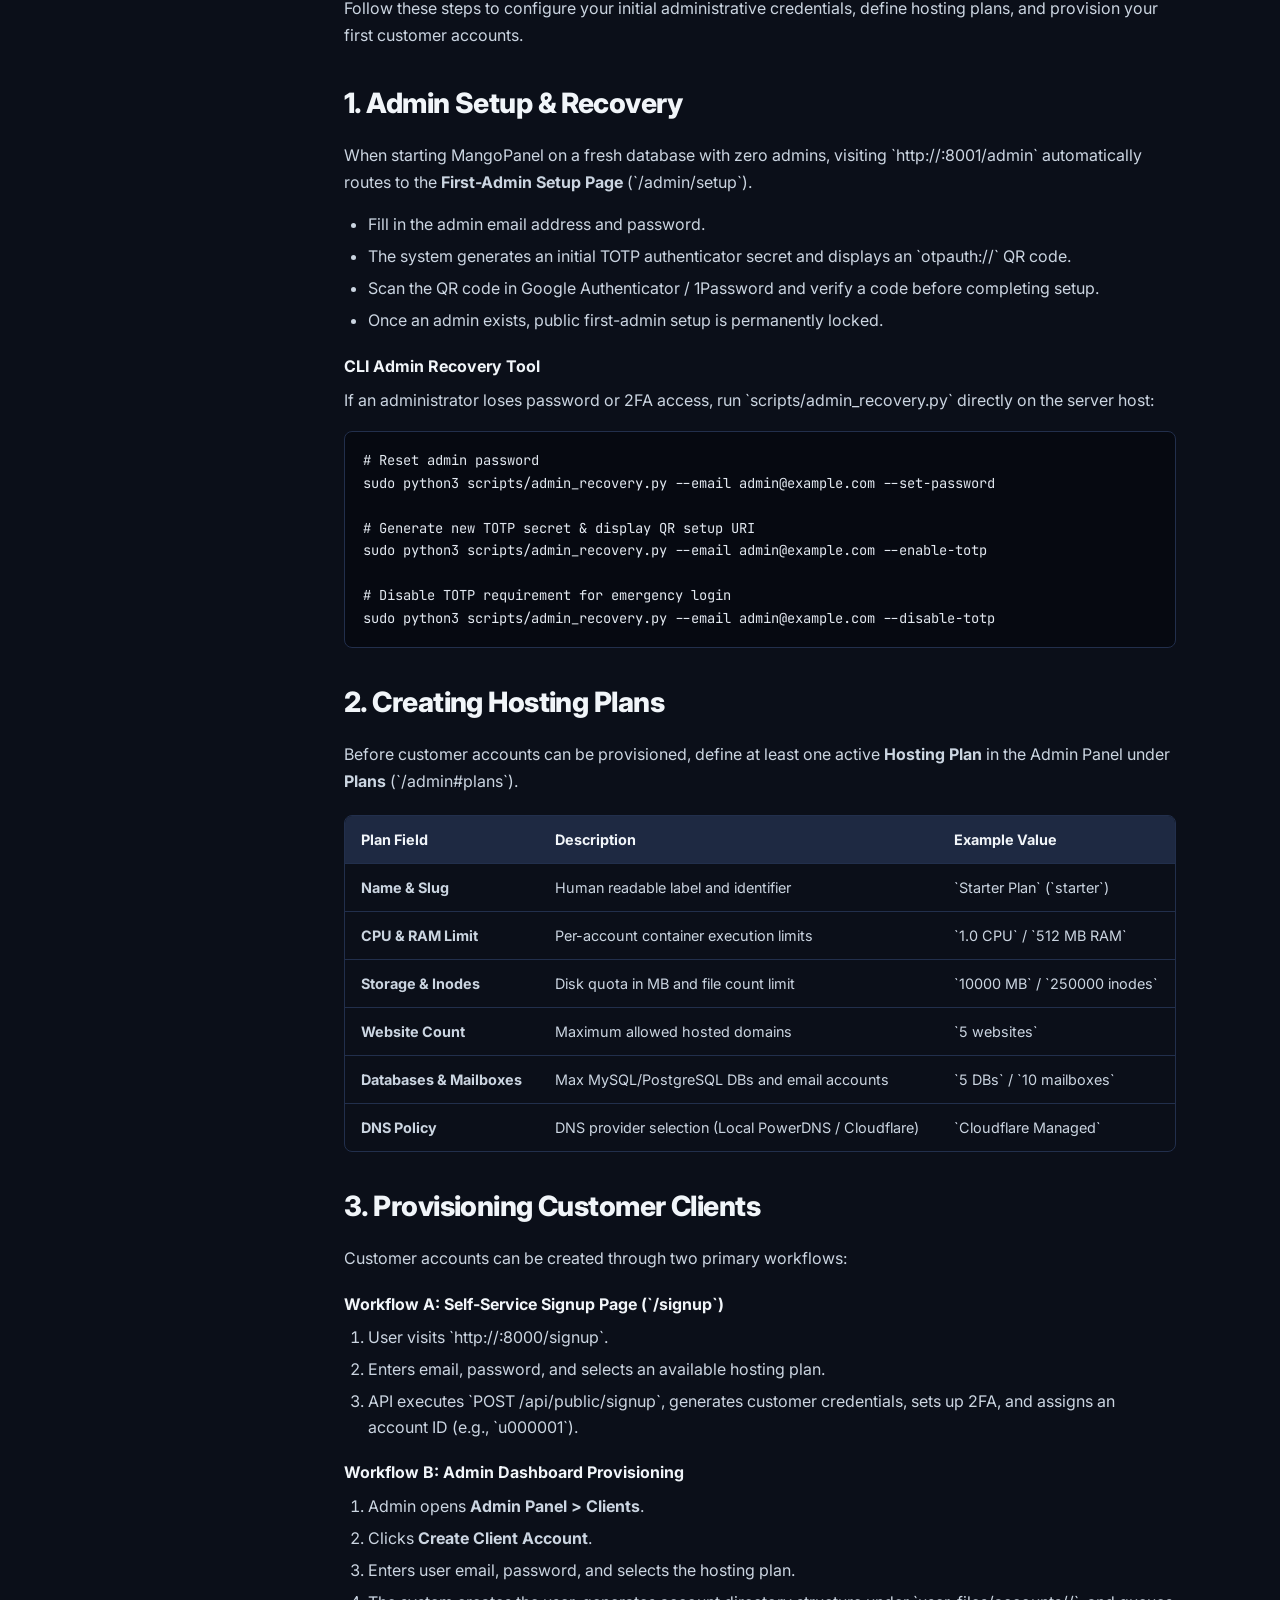
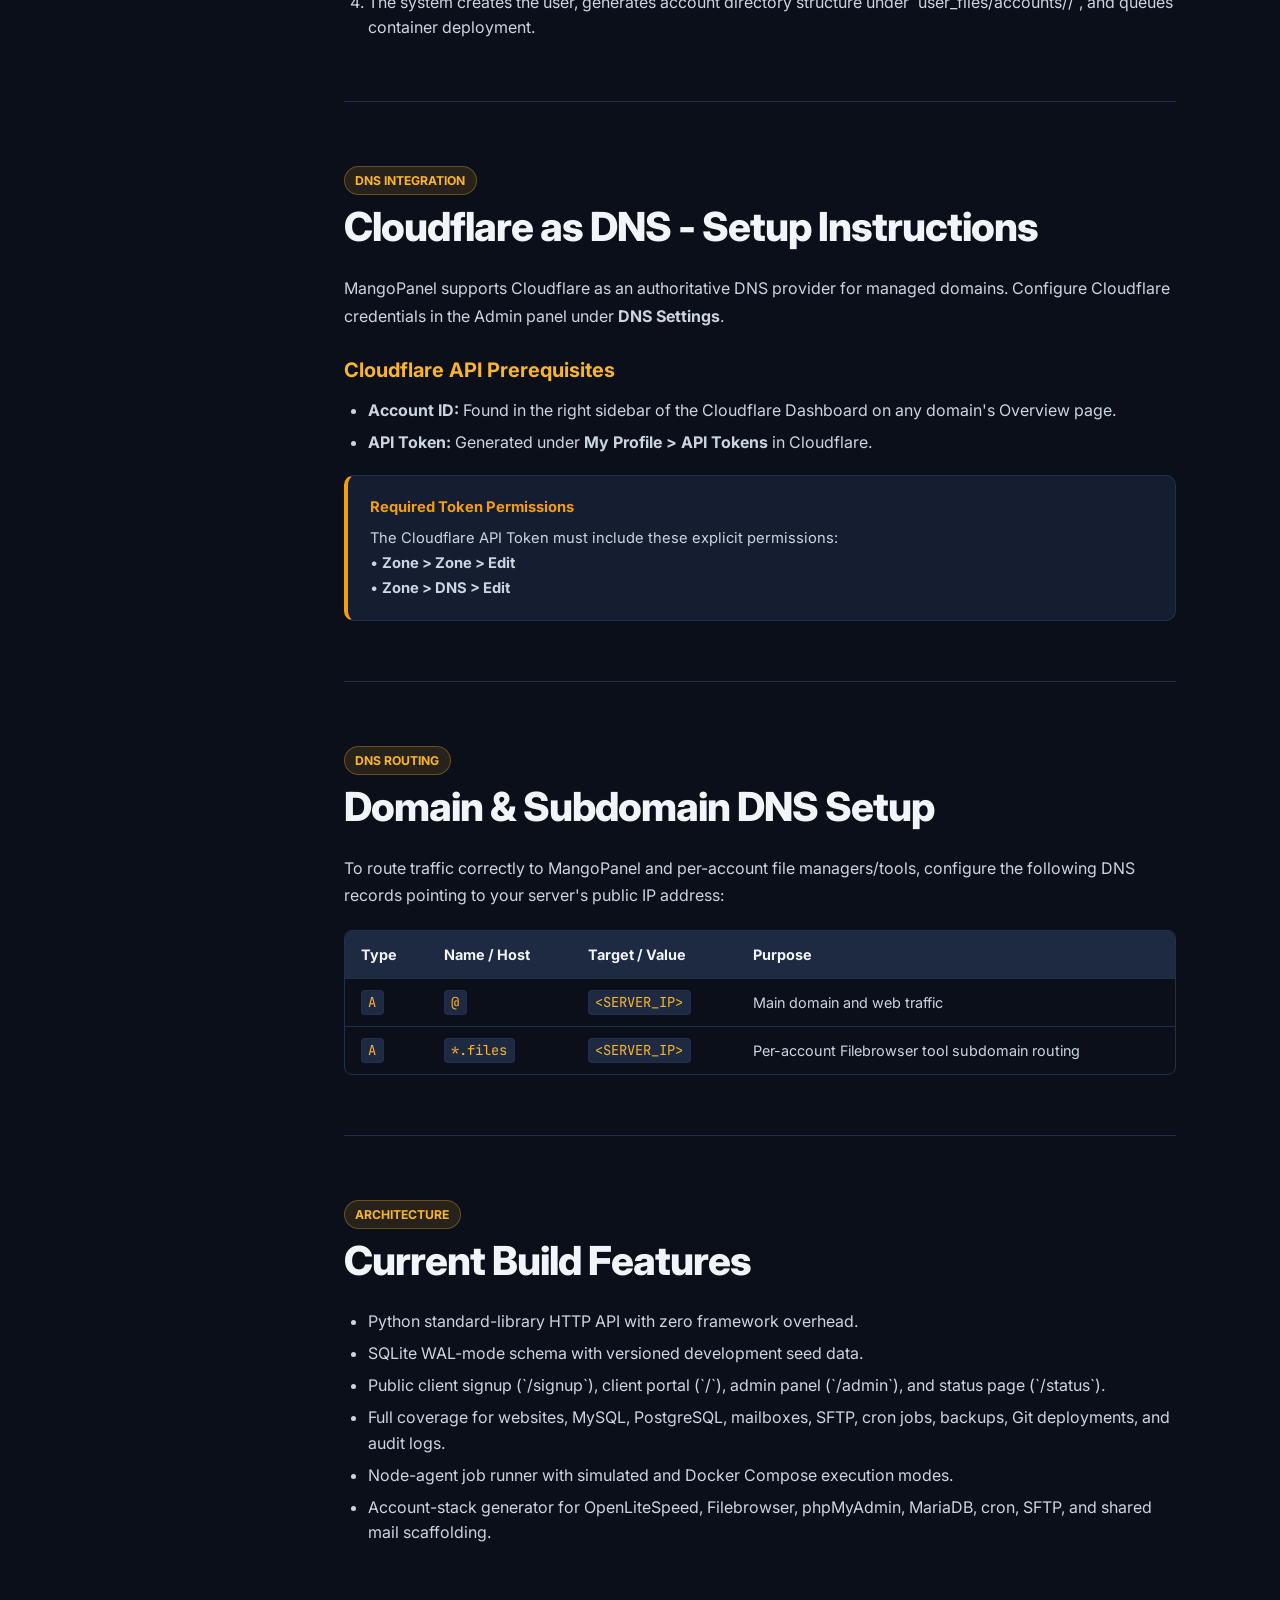
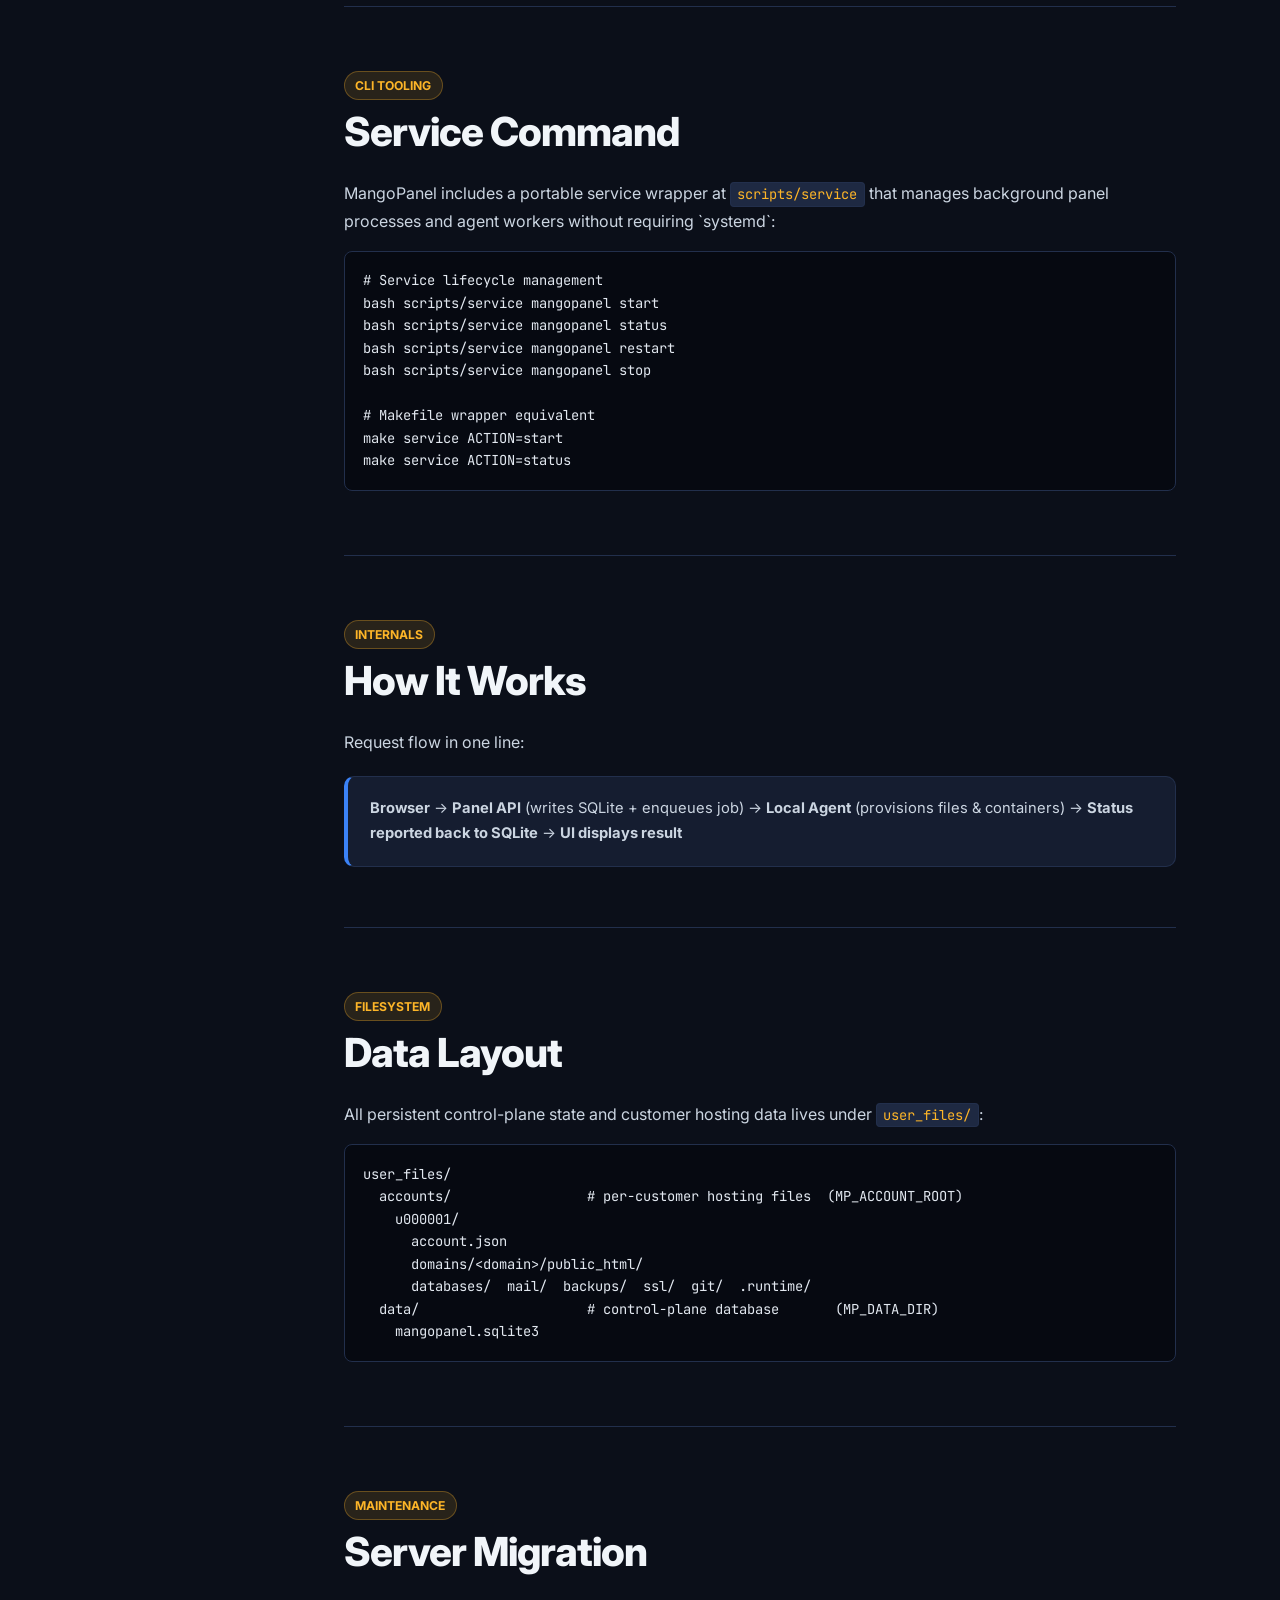
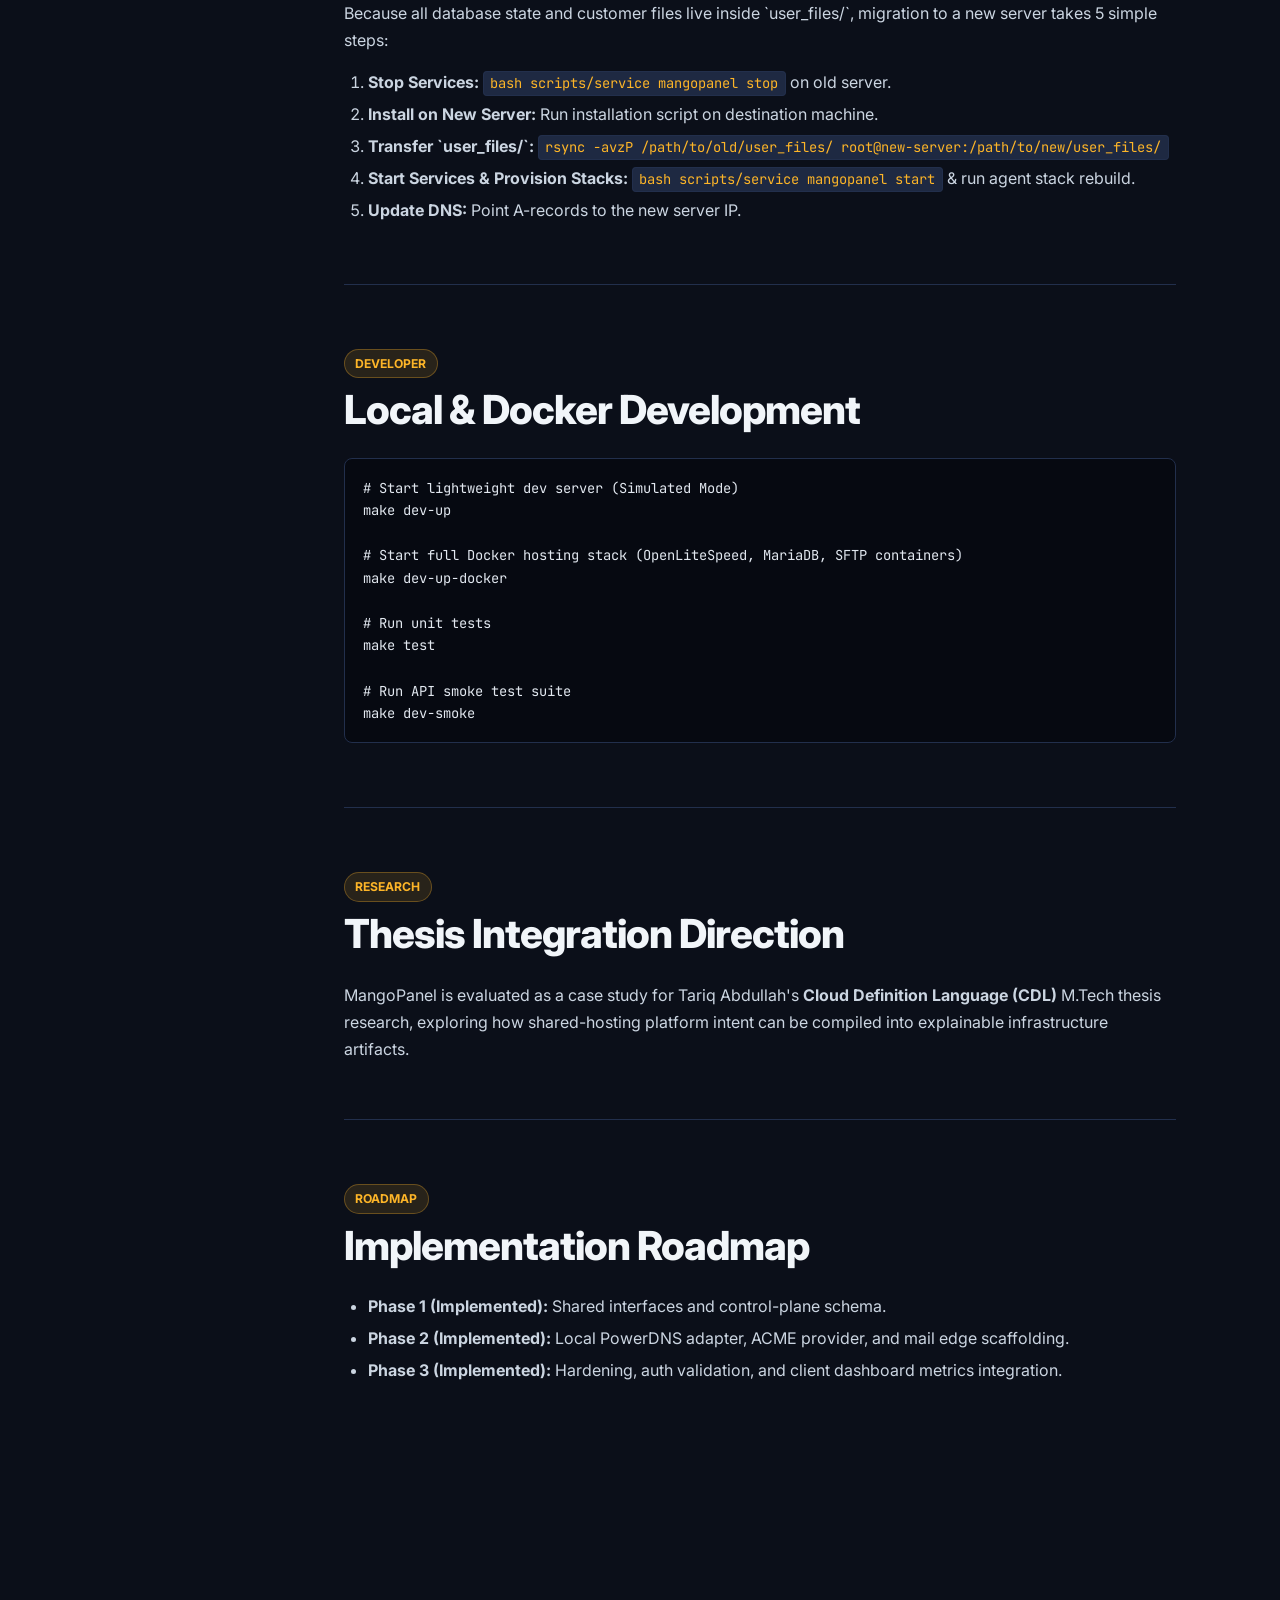
==== commit 4ea0eb3d: "remove client and admin links from header menus; place docs as highlighted last menu item" ====
--- a/docs/index.html
+++ b/docs/index.html
@@ -428,8 +428,7 @@
         </a>
         <div class="header-actions">
             <a href="/" class="btn-nav">Home</a>
-            <a href="/login" class="btn-nav btn-nav-primary">Client Portal</a>
-            <a href="/admin" class="btn-nav">Admin Panel</a>
+            <a href="docs.html" class="btn-nav btn-nav-primary">Docs</a>
         </div>
     </header>
 
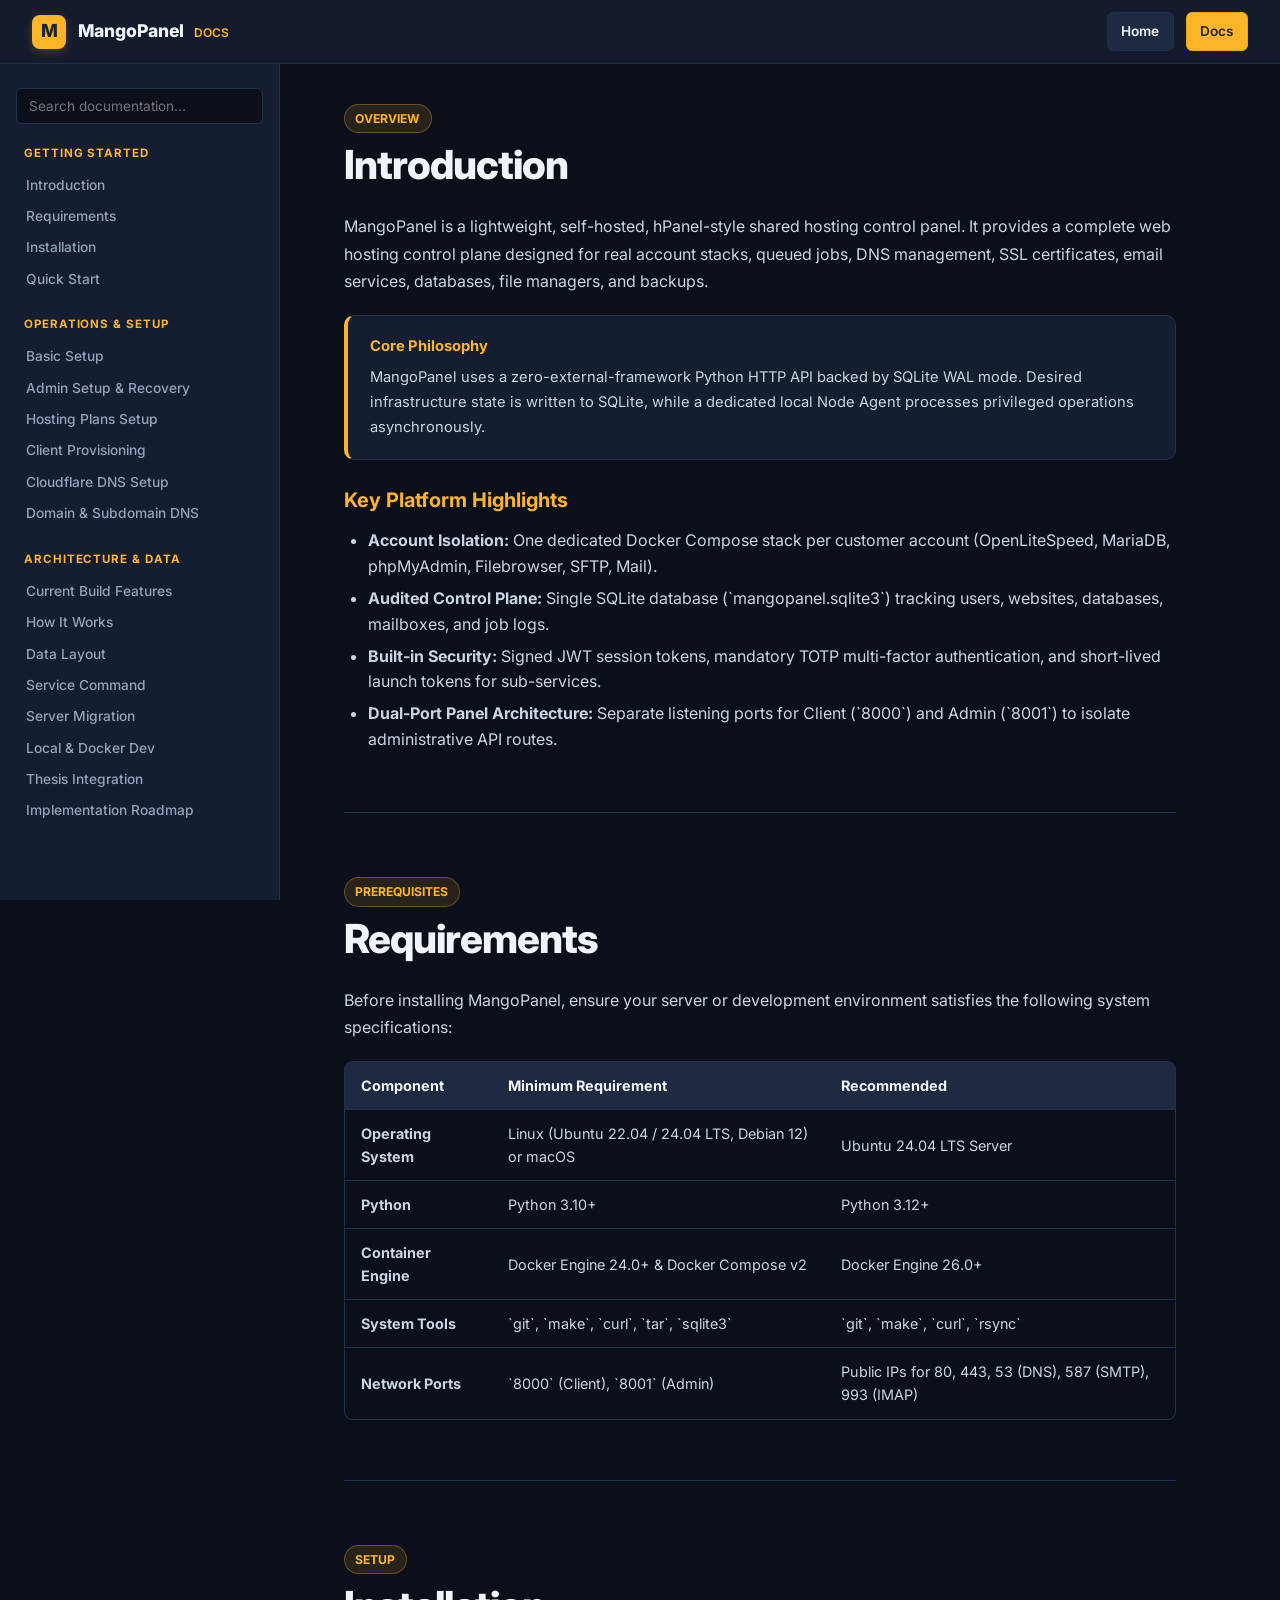
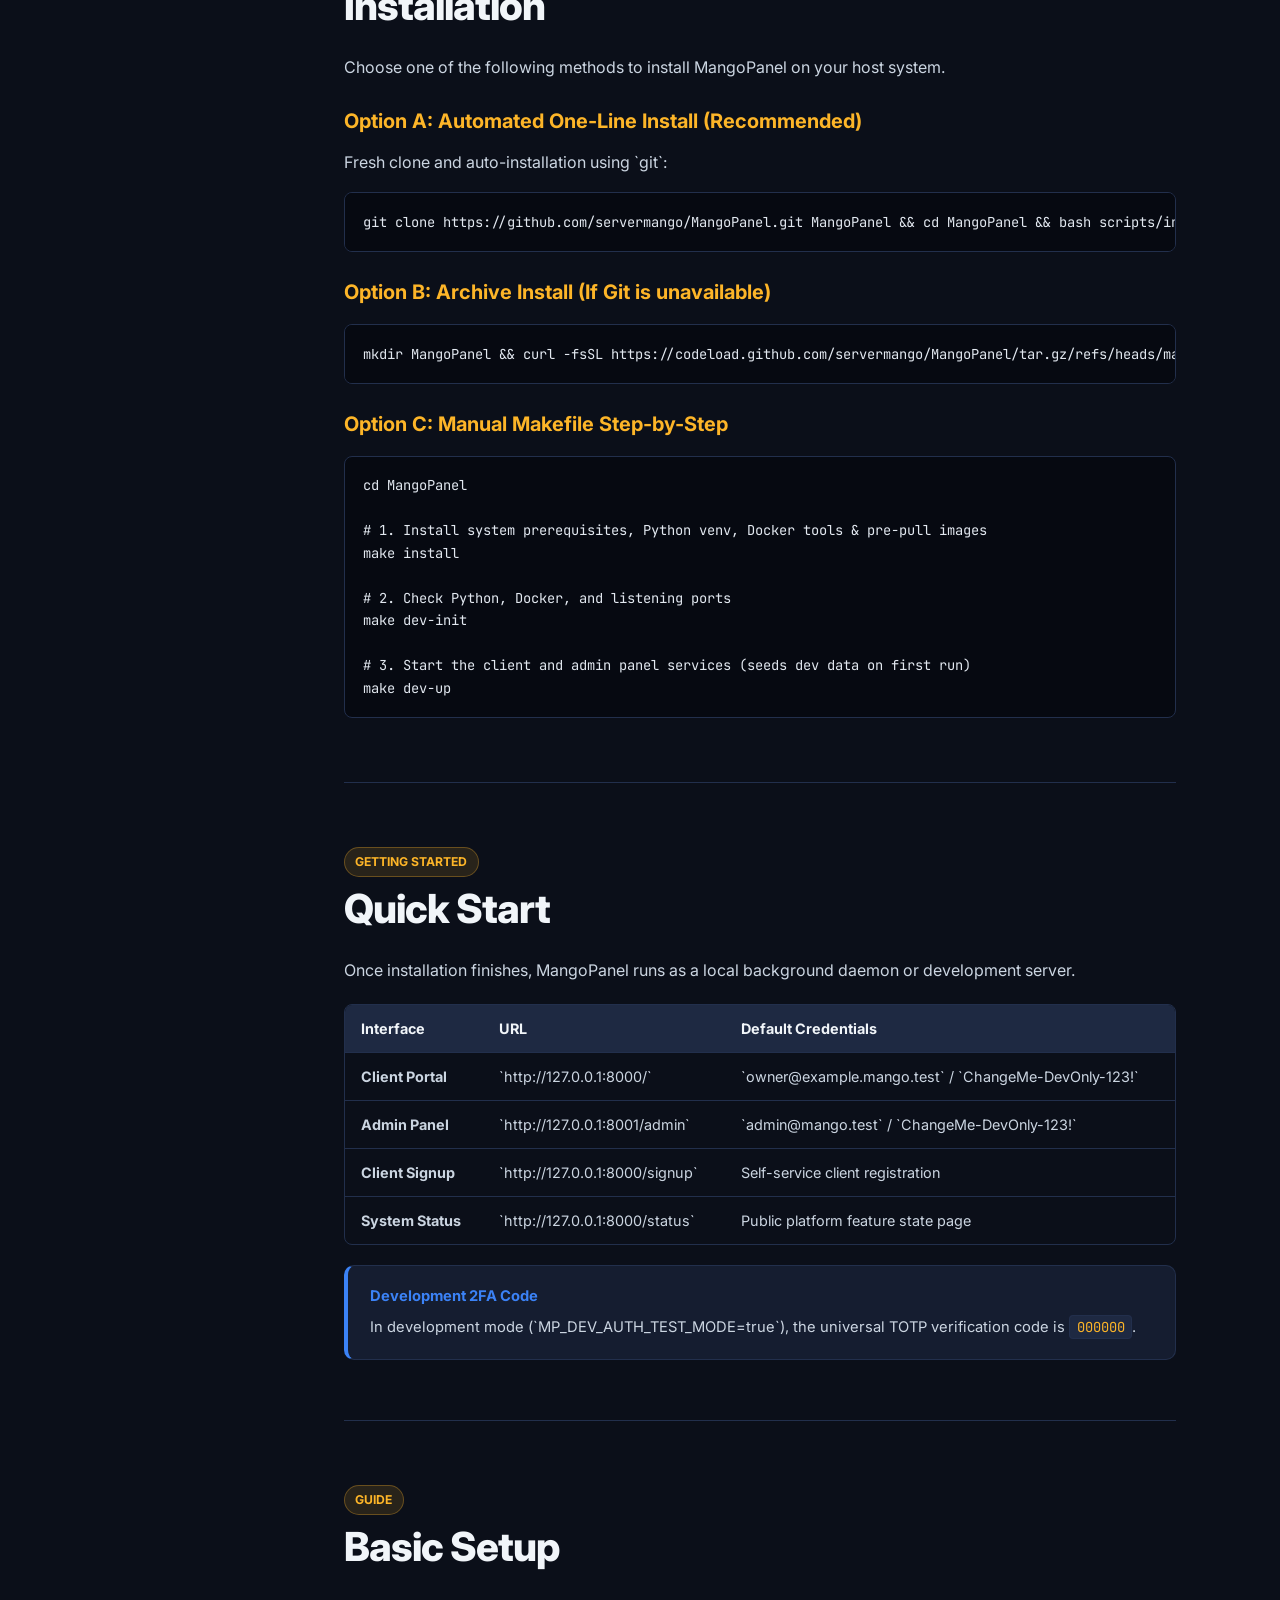
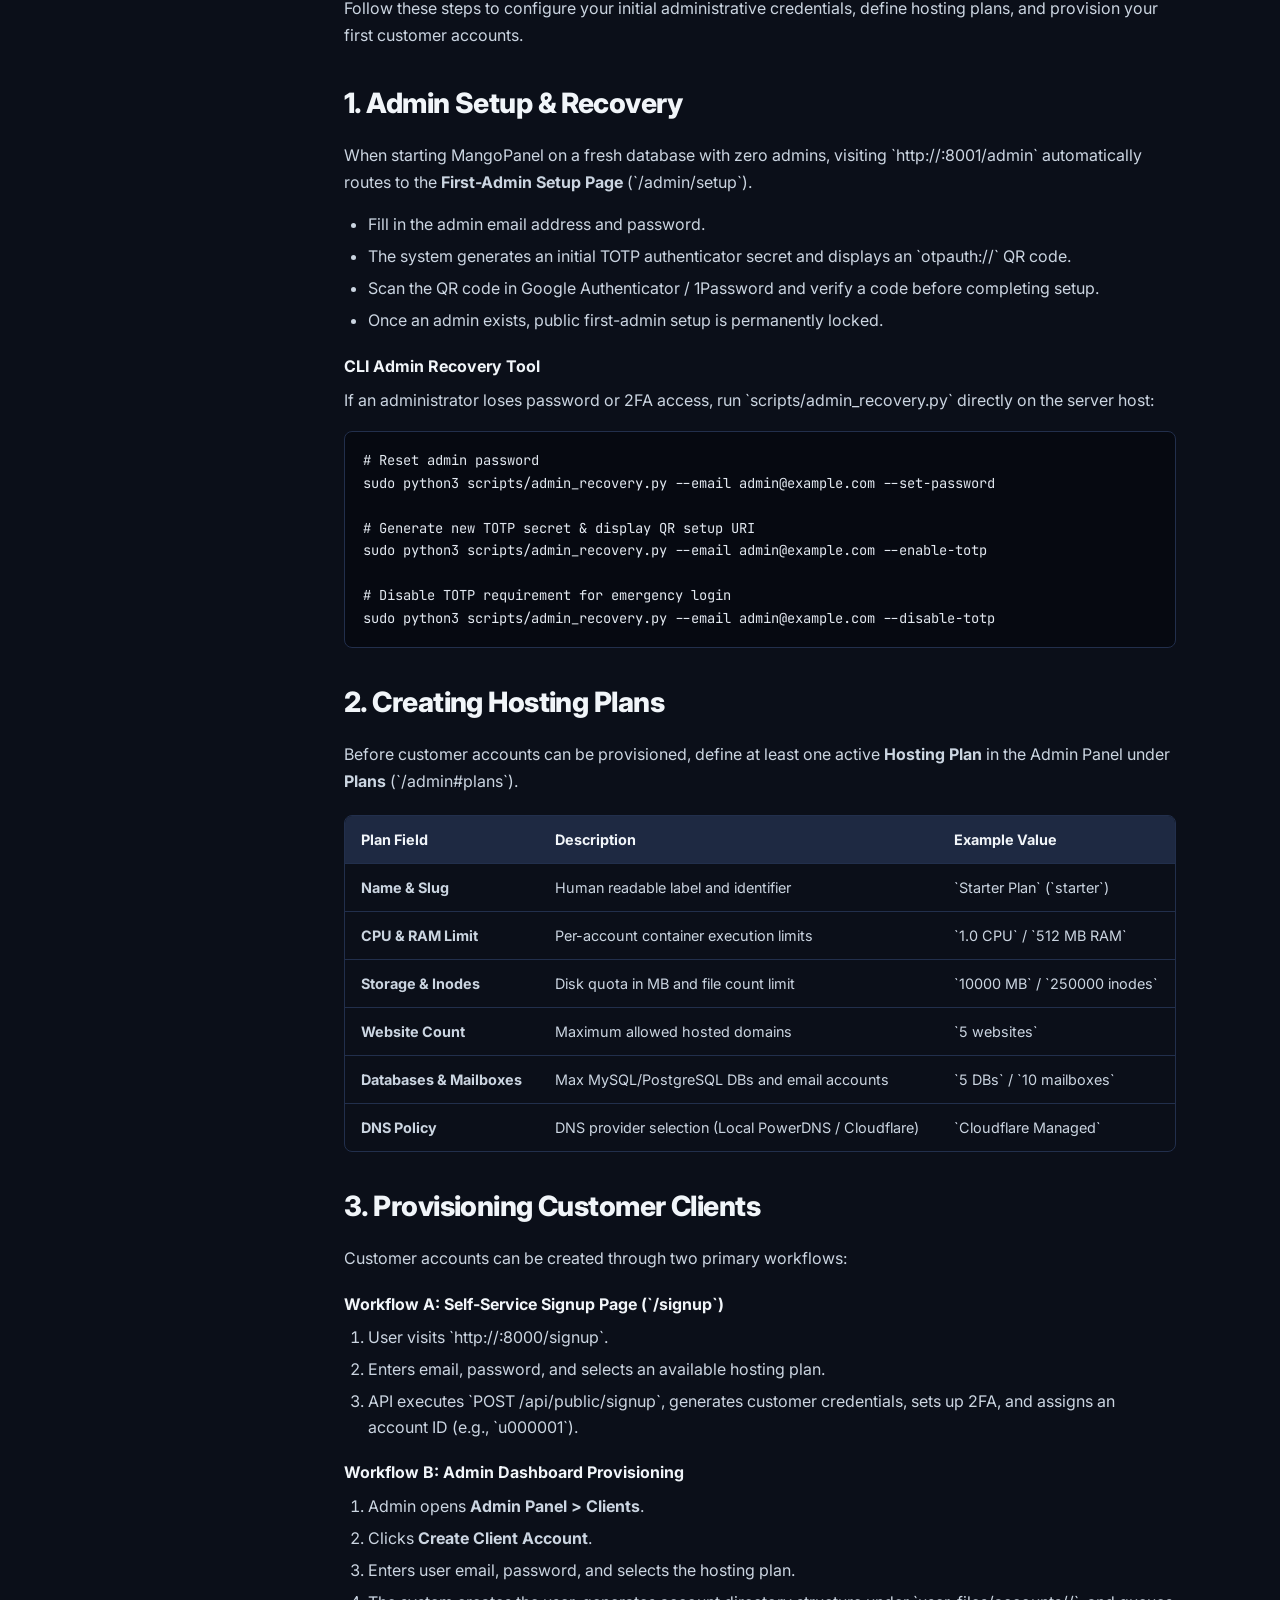
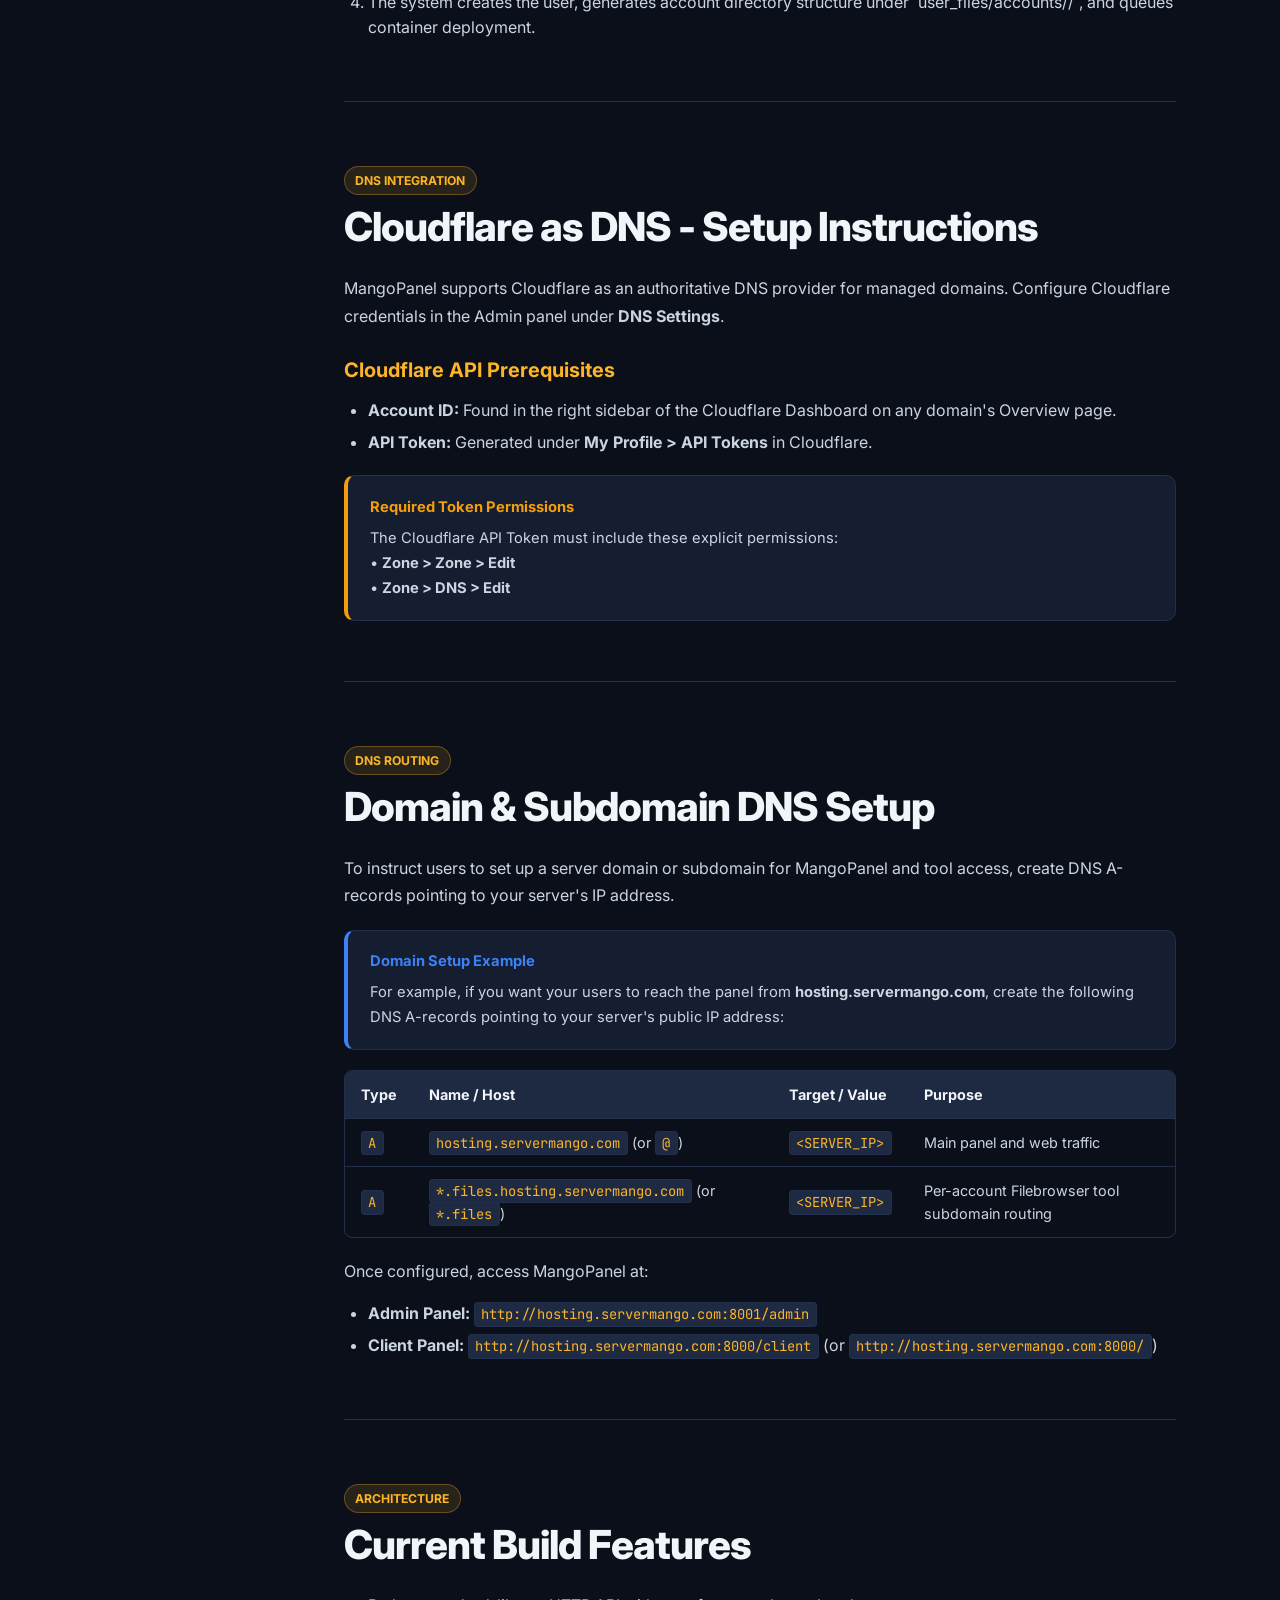
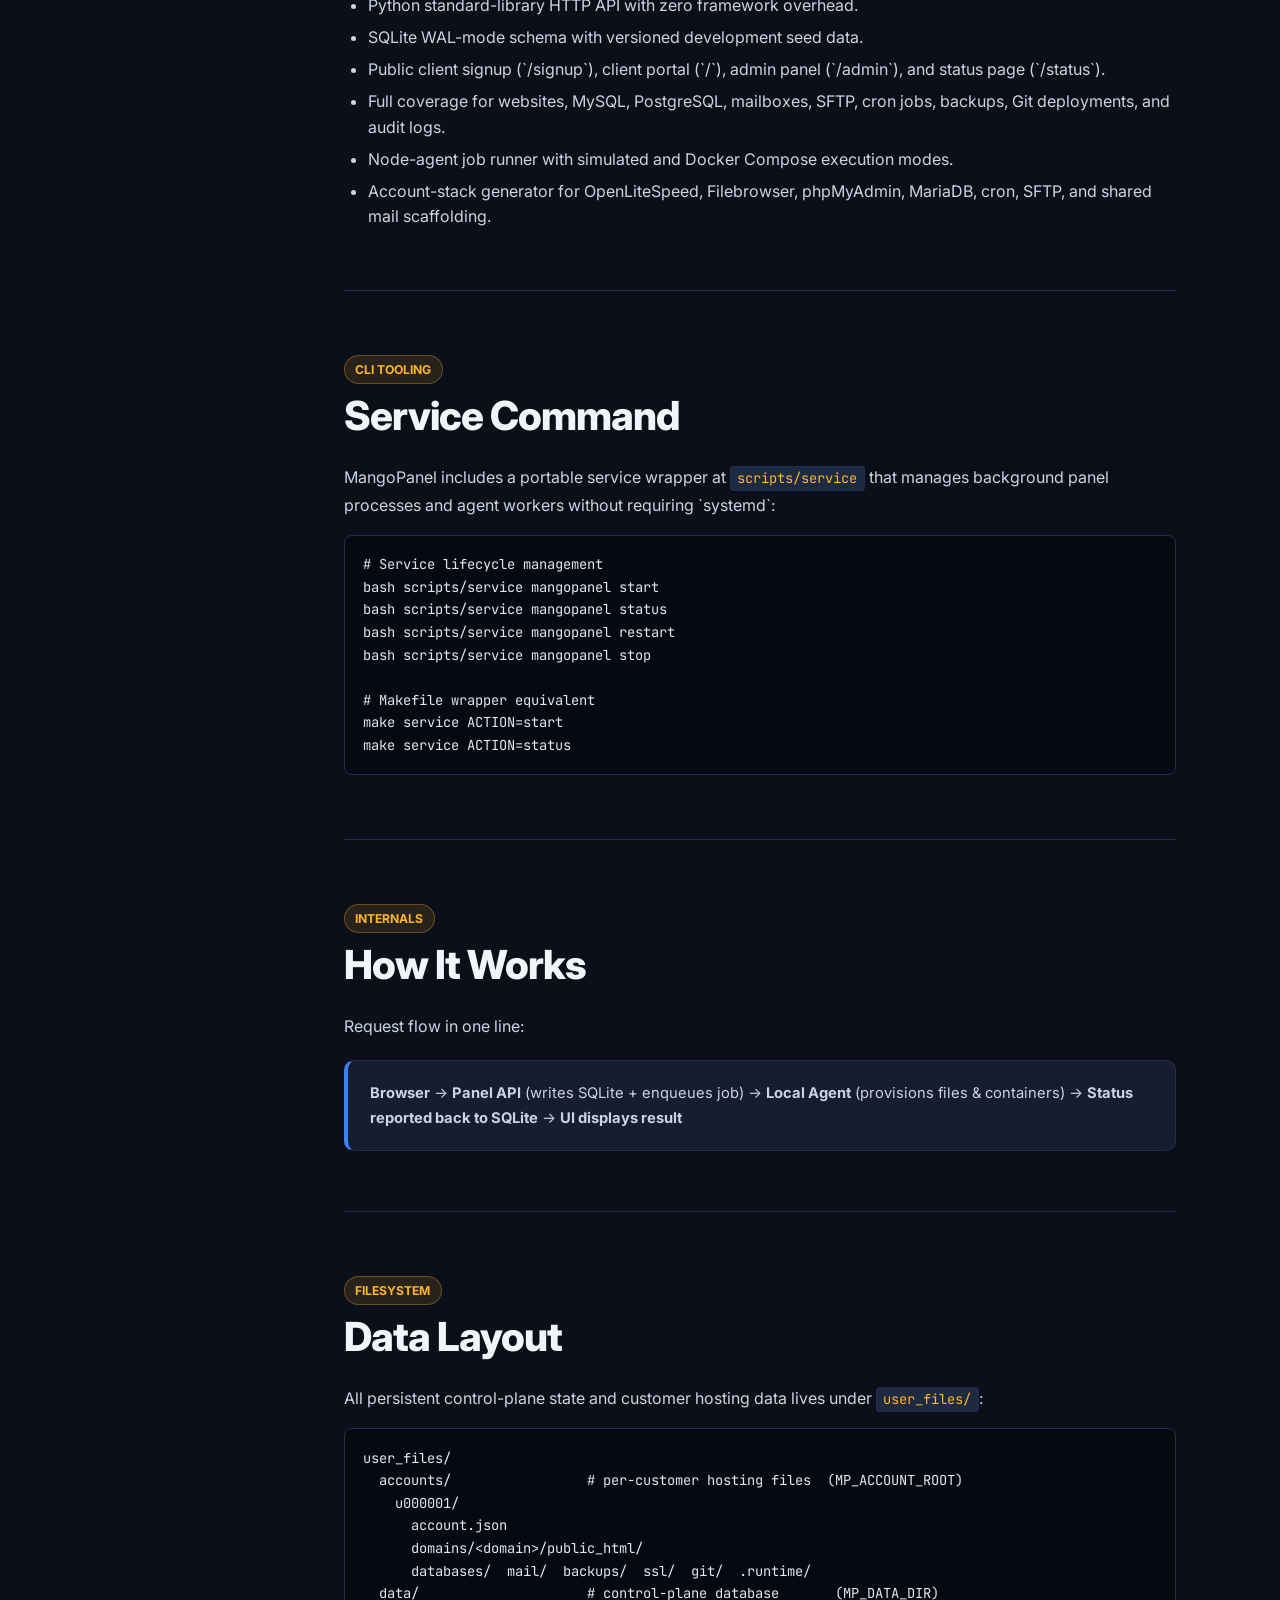
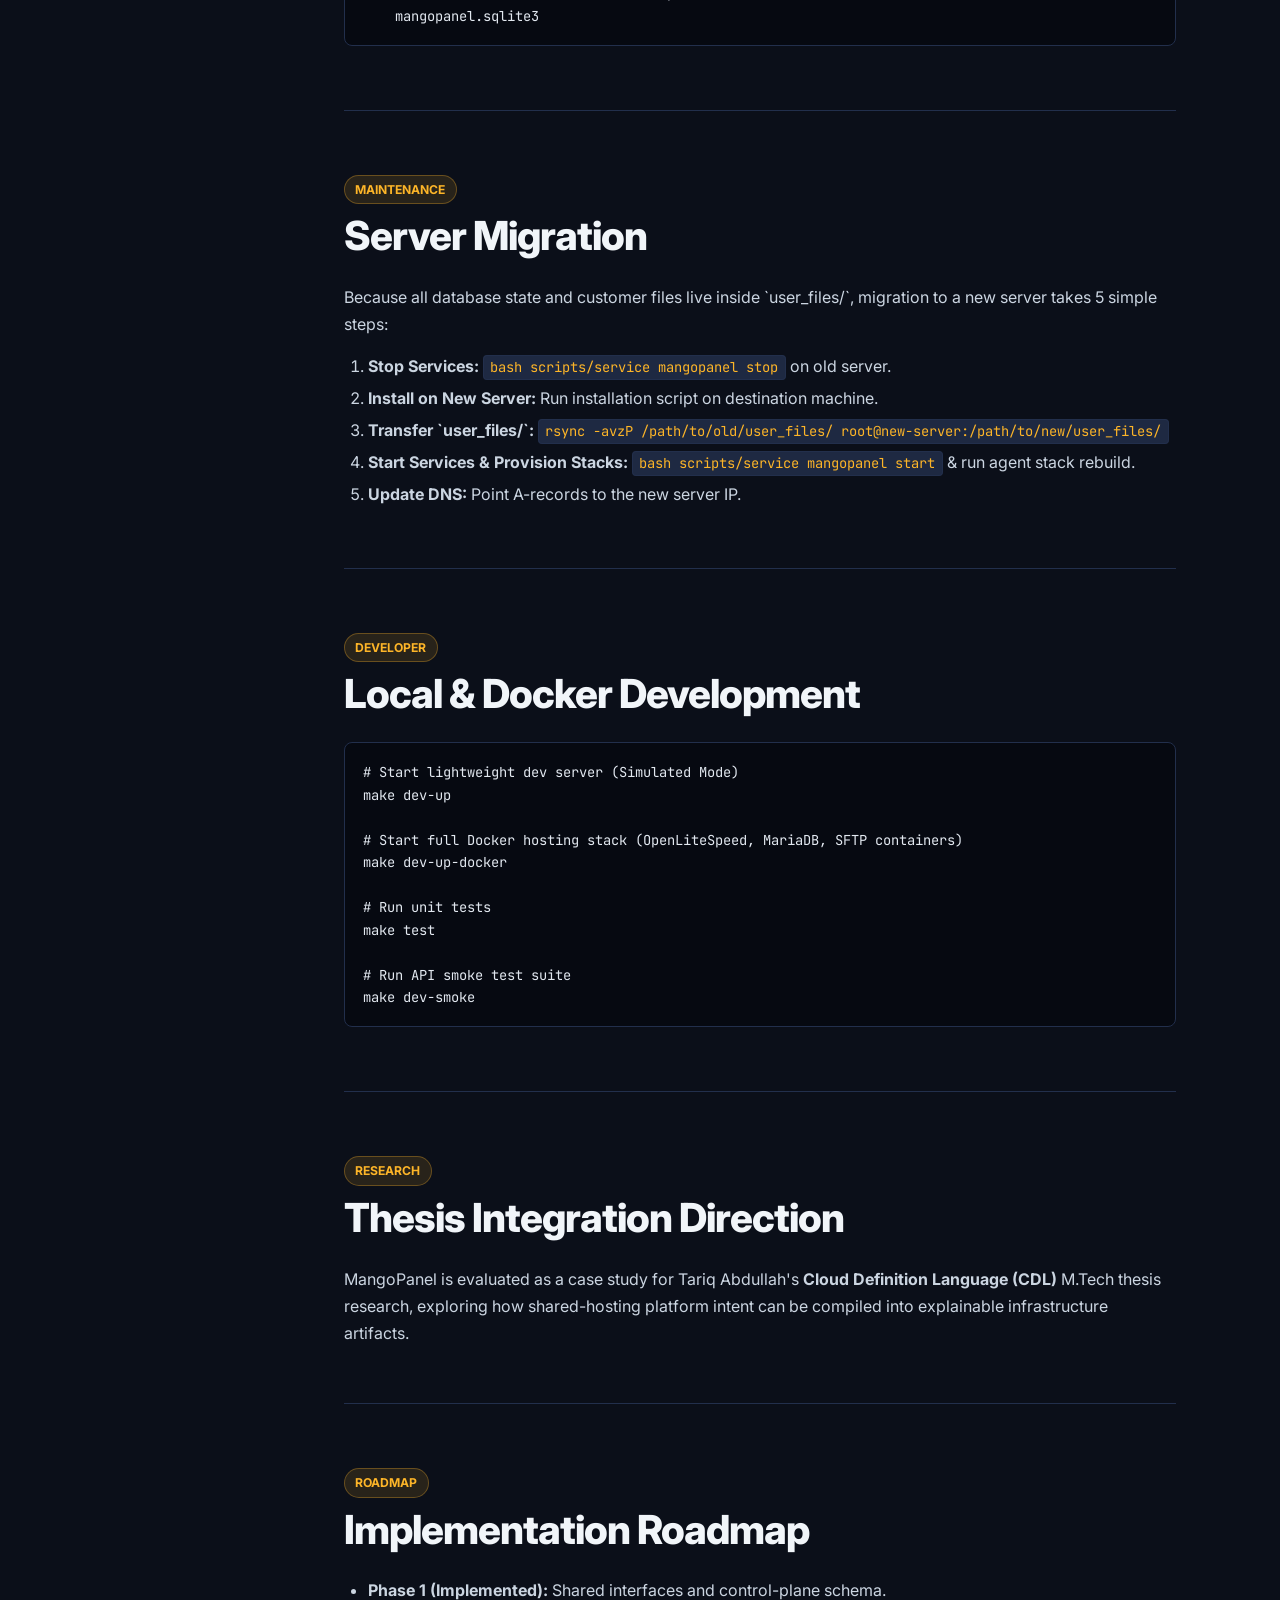
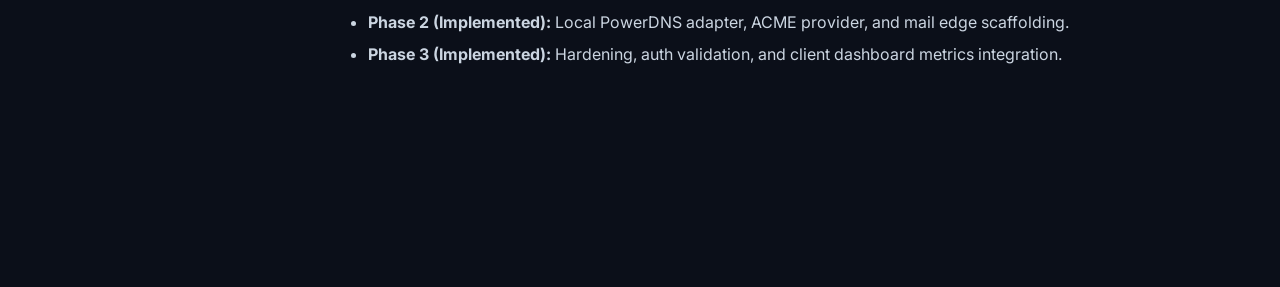
==== commit 92e79987: "add hosting.servermango.com example to Domain & Subdomain DNS Setup section" ====
--- a/docs/index.html
+++ b/docs/index.html
@@ -728,7 +728,12 @@
             <section id="dns-domain-setup" class="docs-section">
                 <span class="badge-pill">DNS Routing</span>
                 <h1>Domain &amp; Subdomain DNS Setup</h1>
-                <p>To route traffic correctly to MangoPanel and per-account file managers/tools, configure the following DNS records pointing to your server's public IP address:</p>
+                <p>To instruct users to set up a server domain or subdomain for MangoPanel and tool access, create DNS A-records pointing to your server's IP address.</p>
+
+                <div class="callout callout-info">
+                    <div class="callout-title">Domain Setup Example</div>
+                    <p>For example, if you want your users to reach the panel from <strong>hosting.servermango.com</strong>, create the following DNS A-records pointing to your server's public IP address:</p>
+                </div>
 
                 <div class="table-wrapper">
                     <table>
@@ -743,19 +748,25 @@
                         <tbody>
                             <tr>
                                 <td><code>A</code></td>
-                                <td><code>@</code></td>
+                                <td><code>hosting.servermango.com</code> (or <code>@</code>)</td>
                                 <td><code>&lt;SERVER_IP&gt;</code></td>
-                                <td>Main domain and web traffic</td>
+                                <td>Main panel and web traffic</td>
                             </tr>
                             <tr>
                                 <td><code>A</code></td>
-                                <td><code>*.files</code></td>
+                                <td><code>*.files.hosting.servermango.com</code> (or <code>*.files</code>)</td>
                                 <td><code>&lt;SERVER_IP&gt;</code></td>
                                 <td>Per-account Filebrowser tool subdomain routing</td>
                             </tr>
                         </tbody>
                     </table>
                 </div>
+
+                <p>Once configured, access MangoPanel at:</p>
+                <ul>
+                    <li><strong>Admin Panel:</strong> <code>http://hosting.servermango.com:8001/admin</code></li>
+                    <li><strong>Client Panel:</strong> <code>http://hosting.servermango.com:8000/client</code> (or <code>http://hosting.servermango.com:8000/</code>)</li>
+                </ul>
             </section>
 
             <!-- CURRENT BUILD -->
